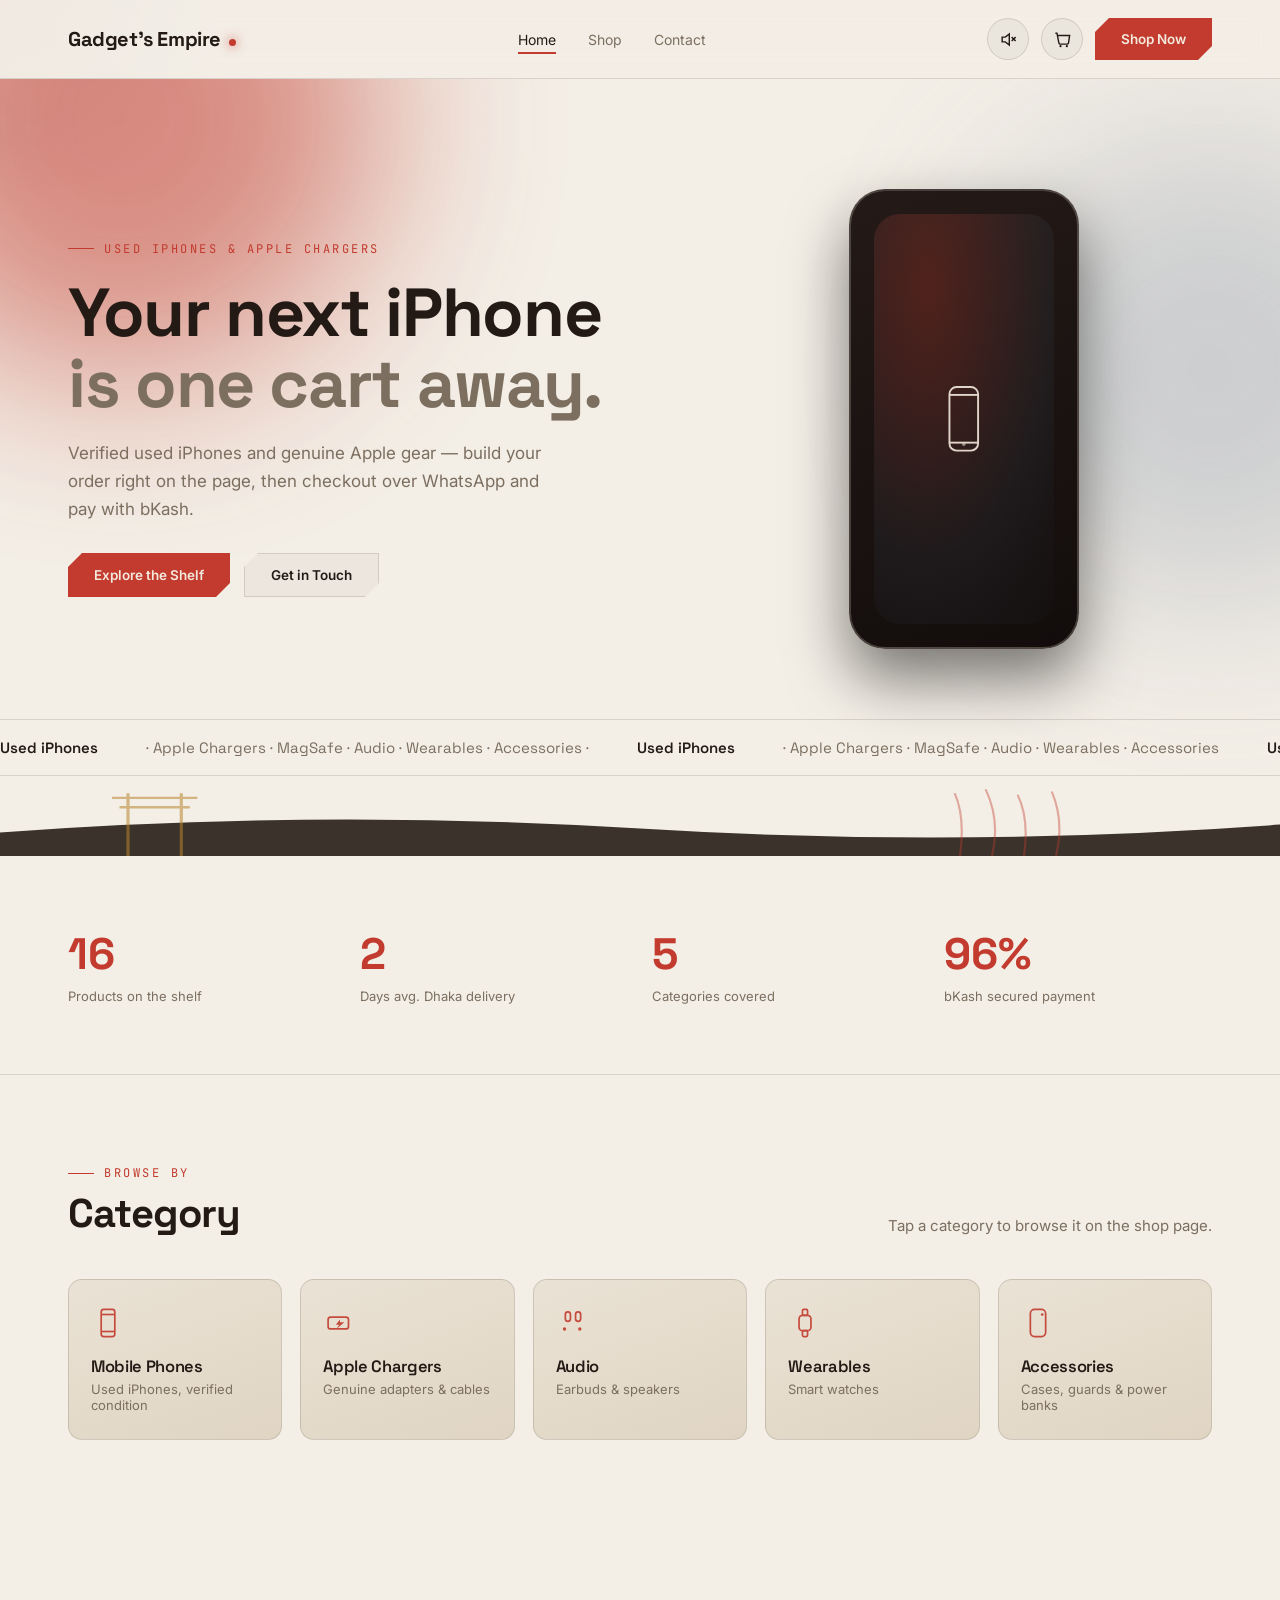
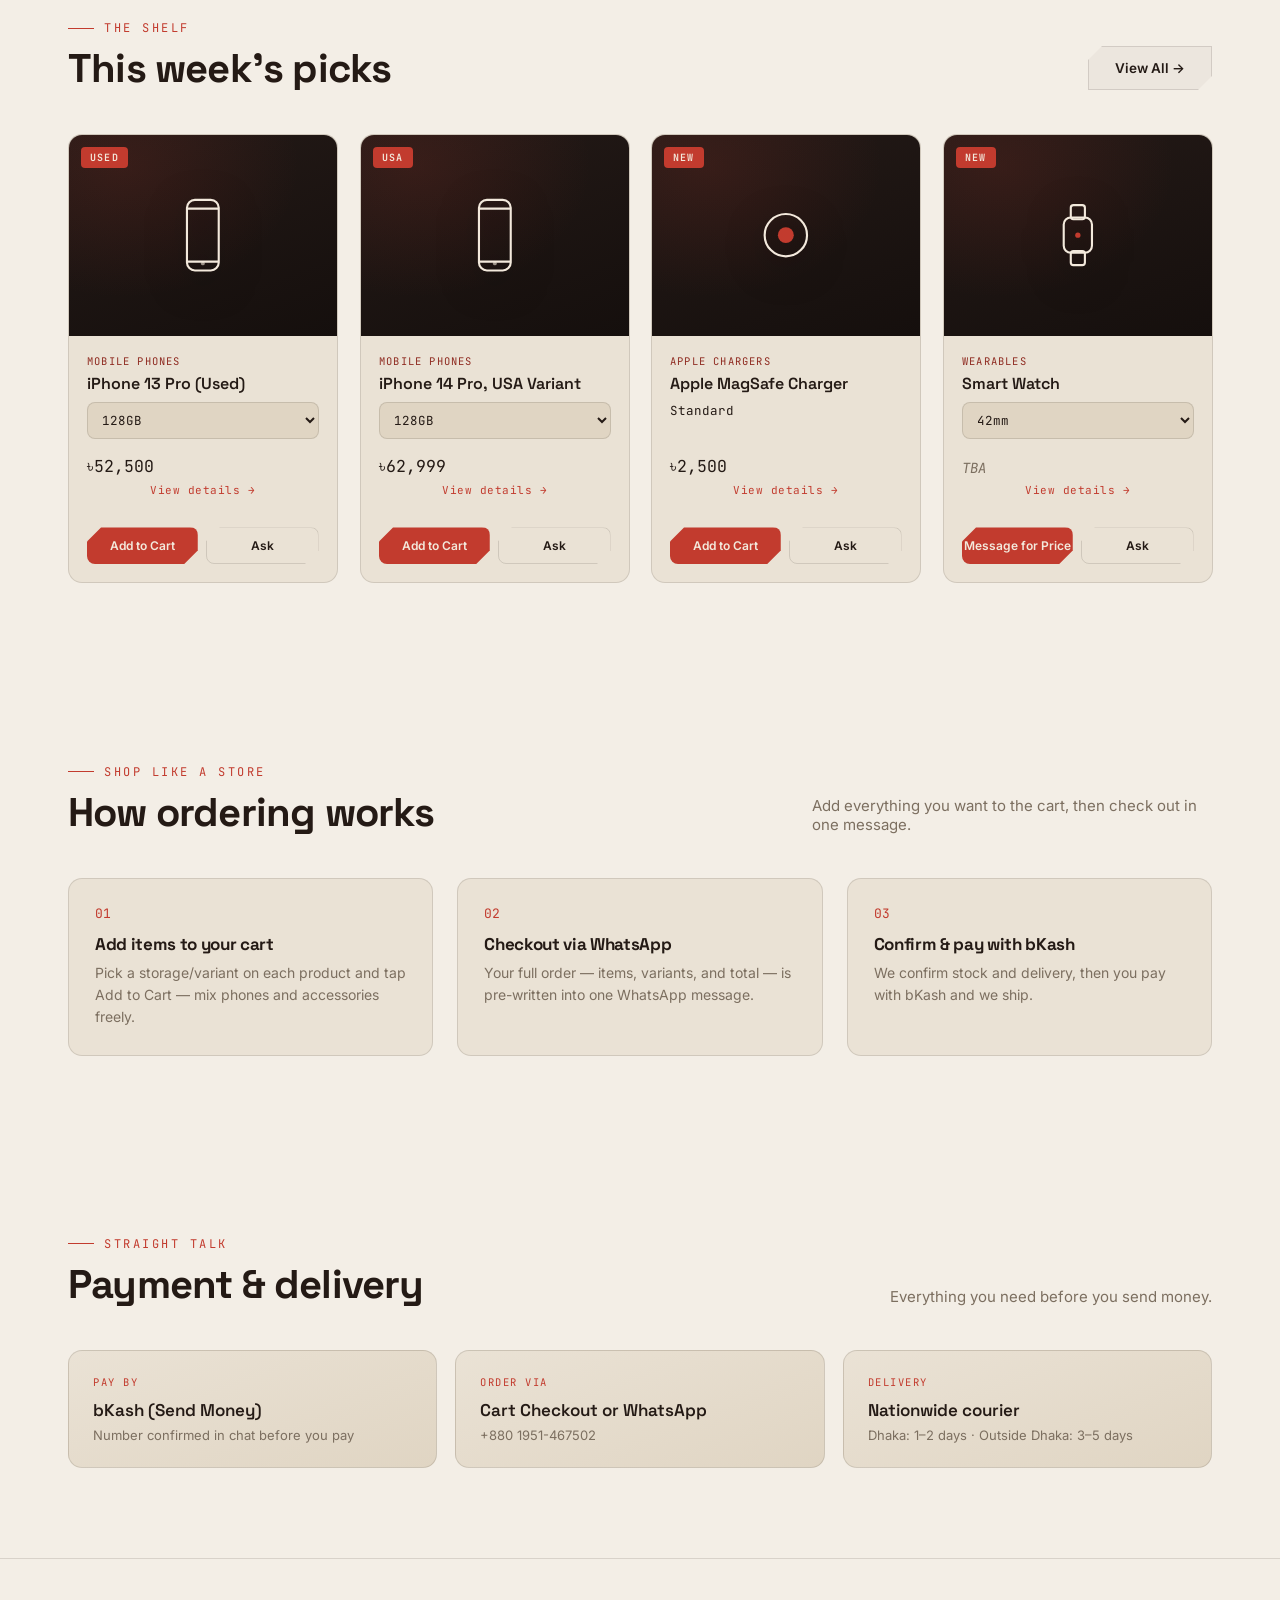
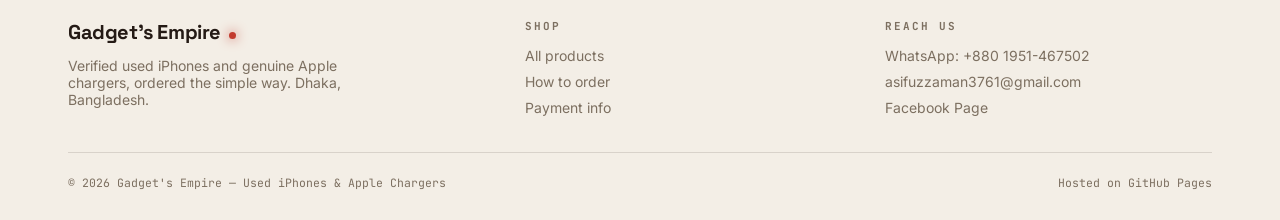
==== index.html @ 061f09ca "Add files via upload" ====
<!DOCTYPE html>
<html lang="en">
<head>
<meta charset="UTF-8">
<meta name="viewport" content="width=device-width, initial-scale=1.0">
<title>Gadget's Empire — Used iPhones & Apple Chargers</title>
<meta name="description" content="Gadget's Empire — verified used iPhones and genuine Apple chargers in Dhaka, Bangladesh. Shop phones, chargers, audio, wearables and accessories. Order via WhatsApp or Facebook, pay with bKash.">
<link rel="canonical" href="https://YOUR-DOMAIN-HERE/index.html">
<meta property="og:type" content="website">
<meta property="og:title" content="Gadget's Empire — Used iPhones & Apple Chargers in Dhaka">
<meta property="og:description" content="Gadget's Empire — verified used iPhones and genuine Apple chargers in Dhaka, Bangladesh. Shop phones, chargers, audio, wearables and accessories. Order via WhatsApp or Facebook, pay with bKash.">
<meta property="og:url" content="https://YOUR-DOMAIN-HERE/index.html">
<meta property="og:image" content="https://YOUR-DOMAIN-HERE/og-image.jpg">
<meta property="og:locale" content="en_US">
<meta name="twitter:card" content="summary_large_image">
<meta name="twitter:title" content="Gadget's Empire — Used iPhones & Apple Chargers in Dhaka">
<meta name="twitter:description" content="Gadget's Empire — verified used iPhones and genuine Apple chargers in Dhaka, Bangladesh. Shop phones, chargers, audio, wearables and accessories. Order via WhatsApp or Facebook, pay with bKash.">
<link rel="icon" type="image/svg+xml" href="data:image/svg+xml,%3Csvg xmlns='http://www.w3.org/2000/svg' viewBox='0 0 32 32'%3E%3Crect width='32' height='32' rx='6' fill='%23120D0C'/%3E%3Ccircle cx='16' cy='16' r='9' fill='none' stroke='%23D4A24C' stroke-width='2'/%3E%3Ccircle cx='16' cy='16' r='4' fill='%23C23B2E'/%3E%3C/svg%3E">
<link rel="preconnect" href="https://fonts.googleapis.com">
<link rel="preconnect" href="https://fonts.gstatic.com" crossorigin>
<link href="https://fonts.googleapis.com/css2?family=Space+Grotesk:wght@500;600;700&family=Inter:wght@400;500;600&family=JetBrains+Mono:wght@400;500&display=swap" rel="stylesheet">
<link rel="stylesheet" href="styles.css">
<script type="application/ld+json">
{
  "@context": "https://schema.org",
  "@type": "LocalBusiness",
  "name": "Gadget's Empire",
  "url": "https://YOUR-DOMAIN-HERE/index.html",
  "telephone": "+8801951467502",
  "email": "asifuzzaman3761@gmail.com",
  "areaServed": "Bangladesh",
  "priceRange": "৳990 - ৳65999",
  "sameAs": [
    "https://web.facebook.com/profile.php?id=61571287085561"
  ]
}
</script>
</head>
<body>

<div id="pageTransition"><div class="pt-brand"><span class="pt-dot"></span>Gadget's Empire</div></div>
<div id="cursor-glow"></div>
<div id="windLayer" aria-hidden="true"></div>
<canvas id="cursorTrail"></canvas>

<header>
  <div class="nav">
    <div class="logo"><span class="name">Gadget's Empire</span><span class="dot"></span></div>
    <nav class="links">
      <a href="index.html" class="active">Home</a>
      <a href="shop.html">Shop</a>
      <a href="contact.html">Contact</a>
    </nav>
    <div class="nav-right">
      <button id="soundToggle" class="cart-toggle magnetic" aria-pressed="false" aria-label="Toggle sound effects">
        <svg class="snd-on" viewBox="0 0 24 24" fill="none" stroke="#241A15" stroke-width="1.8" style="display:none;"><path d="M4 9v6h4l5 4V5L8 9H4z"/><path d="M16.5 8.5a5 5 0 0 1 0 7"/><path d="M19 6a8.5 8.5 0 0 1 0 12"/></svg>
        <svg class="snd-off" viewBox="0 0 24 24" fill="none" stroke="#241A15" stroke-width="1.8"><path d="M4 9v6h4l5 4V5L8 9H4z"/><line x1="16" y1="9" x2="21" y2="14"/><line x1="21" y1="9" x2="16" y2="14"/></svg>
      </button>
      <button id="cartToggle" class="cart-toggle magnetic" aria-haspopup="true" aria-expanded="false" aria-controls="cartDrawer" aria-label="Open cart">
        <svg viewBox="0 0 24 24" fill="none" stroke="#241A15" stroke-width="1.8"><path d="M3 4h2l2.4 12.2a2 2 0 0 0 2 1.6h8.2a2 2 0 0 0 2-1.6L21 7H6"/><circle cx="9.5" cy="20.5" r="1.4" fill="#241A15" stroke="none"/><circle cx="17.5" cy="20.5" r="1.4" fill="#241A15" stroke="none"/></svg>
        <span id="cartCount" class="cart-count">0</span>
      </button>
      <a class="btn btn-solid magnetic" href="shop.html">Shop Now</a>
    </div>
  </div>
</header>

<section id="hero">
  <div class="orb orb1"></div>
  <div class="orb orb2"></div>
  <div class="wrap hero-grid">
    <div class="hero-copy reveal">
      <span class="eyebrow">Used iPhones &amp; Apple Chargers</span>
      <h1>Your next iPhone<br><span>is one cart away.</span></h1>
      <p>Verified used iPhones and genuine Apple gear — build your order right on the page, then checkout over WhatsApp and pay with bKash.</p>
      <div class="hero-actions">
        <a href="shop.html" class="btn btn-solid magnetic">Explore the Shelf</a>
        <a href="contact.html" class="btn btn-outline magnetic">Get in Touch</a>
      </div>
    </div>
    <div class="hero-3d reveal" id="hero3d" aria-hidden="true">
      <div class="hero-3d-tilt" id="hero3dTilt">
        <div class="hero-3d-inner">
          <div class="hero-3d-face front"><div class="screen"></div></div>
          <div class="hero-3d-face back"><div class="screen"></div></div>
        </div>
      </div>
    </div>
  </div>
  <svg class="hero-horizon" viewBox="0 0 1200 140" preserveAspectRatio="none" xmlns="http://www.w3.org/2000/svg" aria-hidden="true">
    <path d="M0,140 L0,110 Q300,80 600,105 T1200,100 L1200,140 Z" fill="var(--ink)" opacity="0.88"/>
    <g stroke="var(--gold)" stroke-width="3" fill="none" opacity="0.55">
      <path d="M120,140 L120,60 M170,140 L170,60 M105,66 L185,66 M112,78 L178,78"/>
    </g>
    <g stroke="var(--accent)" stroke-width="2" fill="none" opacity="0.4">
      <path d="M900,140 Q905,90 895,60" />
      <path d="M930,140 Q938,95 924,55" />
      <path d="M960,140 Q965,92 954,62" />
      <path d="M990,140 Q998,96 986,58" />
    </g>
  </svg>
  <div class="marquee">
    <div class="marquee-track">
      <span><b>Used iPhones</b> &middot; Apple Chargers &middot; MagSafe &middot; Audio &middot; Wearables &middot; Accessories &middot; <b>Used iPhones</b> &middot; Apple Chargers &middot; MagSafe &middot; Audio &middot; Wearables &middot; Accessories</span>
      <span aria-hidden="true"><b>Used iPhones</b> &middot; Apple Chargers &middot; MagSafe &middot; Audio &middot; Wearables &middot; Accessories &middot; <b>Used iPhones</b> &middot; Apple Chargers &middot; MagSafe &middot; Audio &middot; Wearables &middot; Accessories</span>
    </div>
  </div>
</section>

<section id="stats">
  <div class="wrap">
    <div class="stats-grid">
      <div class="stat reveal"><div class="num" data-count="17">0</div><div class="lbl">Products on the shelf</div></div>
      <div class="stat reveal"><div class="num" data-count="2">0</div><div class="lbl">Days avg. Dhaka delivery</div></div>
      <div class="stat reveal"><div class="num" data-count="5">0</div><div class="lbl">Categories covered</div></div>
      <div class="stat reveal"><div class="num" data-count="100" data-suffix="%">0</div><div class="lbl">bKash secured payment</div></div>
    </div>
  </div>
</section>

<section id="categories">
  <div class="wrap">
    <div class="section-head reveal">
      <div><span class="eyebrow">Browse by</span><h2>Category</h2></div>
      <p>Tap a category to browse it on the shop page.</p>
    </div>
    <div class="cat-grid">
      <a href="shop.html?cat=phones" class="cat-card reveal">
        <div class="glow"></div>
        <svg class="icon" viewBox="0 0 40 40" fill="none" stroke="var(--accent)" stroke-width="2"><rect x="12" y="4" width="16" height="32" rx="3"/><line x1="12" y1="10" x2="28" y2="10"/><line x1="12" y1="30" x2="28" y2="30"/></svg>
        <h3>Mobile Phones</h3><p>Used iPhones, verified condition</p>
      </a>
      <a href="shop.html?cat=power" class="cat-card reveal">
        <div class="glow"></div>
        <svg class="icon" viewBox="0 0 40 40" fill="none" stroke="var(--accent)" stroke-width="2"><rect x="6" y="13" width="24" height="14" rx="3"/><path d="M20 16 L15 22 L19 22 L16 27 L25 19 L20 19 Z" fill="var(--accent)" stroke="none"/></svg>
        <h3>Apple Chargers</h3><p>Genuine adapters &amp; cables</p>
      </a>
      <a href="shop.html?cat=audio" class="cat-card reveal">
        <div class="glow"></div>
        <svg class="icon" viewBox="0 0 40 40" fill="none" stroke="var(--accent)" stroke-width="2"><rect x="11" y="7" width="6" height="11" rx="3"/><rect x="23" y="7" width="6" height="11" rx="3"/><circle cx="10" cy="27" r="2" fill="var(--accent)" stroke="none"/><circle cx="28" cy="27" r="2" fill="var(--accent)" stroke="none"/></svg>
        <h3>Audio</h3><p>Earbuds &amp; speakers</p>
      </a>
      <a href="shop.html?cat=wearables" class="cat-card reveal">
        <div class="glow"></div>
        <svg class="icon" viewBox="0 0 40 40" fill="none" stroke="var(--accent)" stroke-width="2"><rect x="13" y="11" width="14" height="18" rx="4"/><rect x="17" y="4" width="6" height="7" rx="1.5"/><rect x="17" y="29" width="6" height="7" rx="1.5"/></svg>
        <h3>Wearables</h3><p>Smart watches</p>
      </a>
      <a href="shop.html?cat=accessories" class="cat-card reveal">
        <div class="glow"></div>
        <svg class="icon" viewBox="0 0 40 40" fill="none" stroke="var(--accent)" stroke-width="2"><rect x="11" y="4" width="18" height="32" rx="5"/><circle cx="25" cy="10" r="1.6" fill="var(--accent)" stroke="none"/></svg>
        <h3>Accessories</h3><p>Cases, guards &amp; power banks</p>
      </a>
    </div>
  </div>
</section>

<section id="featured">
  <div class="wrap">
    <div class="section-head reveal">
      <div><span class="eyebrow">The Shelf</span><h2>This week's picks</h2></div>
      <a href="shop.html" class="btn btn-outline magnetic">View All &rarr;</a>
    </div>
    <div class="grid" id="featuredGrid"></div>
  </div>
</section>

<section id="order">
  <div class="wrap">
    <div class="section-head reveal">
      <div><span class="eyebrow">Shop like a store</span><h2>How ordering works</h2></div>
      <p>Add everything you want to the cart, then check out in one message.</p>
    </div>
    <div class="steps">
      <div class="step reveal"><span class="num mono">01</span><h3>Add items to your cart</h3><p>Pick a storage/variant on each product and tap Add to Cart — mix phones and accessories freely.</p></div>
      <div class="step reveal"><span class="num mono">02</span><h3>Checkout via WhatsApp</h3><p>Your full order — items, variants, and total — is pre-written into one WhatsApp message.</p></div>
      <div class="step reveal"><span class="num mono">03</span><h3>Confirm &amp; pay with bKash</h3><p>We confirm stock and delivery, then you pay with bKash and we ship.</p></div>
    </div>
  </div>
</section>

<section id="trust">
  <div class="wrap">
    <div class="section-head reveal">
      <div><span class="eyebrow">Straight talk</span><h2>Payment &amp; delivery</h2></div>
      <p>Everything you need before you send money.</p>
    </div>
    <div class="trust-grid">
      <div class="trust-card reveal"><div class="label">Pay by</div><div class="value">bKash (Send Money)</div><div class="sub">Number confirmed in chat before you pay</div></div>
      <div class="trust-card reveal"><div class="label">Order via</div><div class="value">Cart Checkout or WhatsApp</div><div class="sub">+880 1951-467502</div></div>
      <div class="trust-card reveal"><div class="label">Delivery</div><div class="value">Nationwide courier</div><div class="sub">Dhaka: 1–2 days · Outside Dhaka: 3–5 days</div></div>
    </div>
  </div>
</section>

<footer>
  <div class="wrap">
    <div class="foot-grid">
      <div>
        <div class="logo"><span class="name">Gadget's Empire</span><span class="dot"></span></div>
        <p style="color:var(--text-dim); font-size:14px; margin-top:12px; max-width:300px;">Verified used iPhones and genuine Apple chargers, ordered the simple way. Dhaka, Bangladesh.</p>
      </div>
      <div><h4>Shop</h4><ul><li><a href="shop.html">All products</a></li><li><a href="index.html#order">How to order</a></li><li><a href="index.html#trust">Payment info</a></li></ul></div>
      <div><h4>Reach us</h4><ul>
        <li><a href="https://wa.me/8801951467502" target="_blank" rel="noopener">WhatsApp: +880 1951-467502</a></li>
        <li><a href="mailto:asifuzzaman3761@gmail.com">asifuzzaman3761@gmail.com</a></li>
        <li><a href="contact.html">Facebook Page</a></li>
      </ul></div>
    </div>
    <div class="foot-bottom"><span>© 2026 Gadget's Empire — Used iPhones &amp; Apple Chargers</span><span>Hosted on GitHub Pages</span></div>
  </div>
</footer>

<div id="cartOverlay" class="cart-overlay"></div>
<aside id="cartDrawer" class="cart-drawer" aria-hidden="true">
  <div class="cart-drawer-head"><h3>Your Cart</h3><button id="cartClose" class="cart-close" aria-label="Close cart">&times;</button></div>
  <div id="cartItems" class="cart-items"><p class="cart-empty">Your cart is empty. Add something from the shelf.</p></div>
  <div class="cart-footer">
    <div class="cart-subtotal"><span>Subtotal</span><span id="cartSubtotal" class="mono">৳0</span></div>
    <a id="checkoutWhatsapp" class="btn btn-solid magnetic" style="width:100%; margin-bottom:10px;" target="_blank" rel="noopener">Checkout via WhatsApp</a>
    <button id="checkoutFacebook" class="btn btn-outline" style="width:100%;">Copy Order for Facebook</button>
    <p class="cart-note">Checkout opens WhatsApp with your order pre-written. Nothing is charged automatically.</p>
  </div>
</aside>
<div id="toast" class="toast" role="status" aria-live="polite"></div>

<script src="app.js"></script>
<script>
  function pageInit(){
    document.querySelector('.hero-3d-face.front .screen').innerHTML = ART.phone;
    document.querySelector('.hero-3d-face.back .screen').innerHTML = ART.adapter;
    var grid = document.getElementById('featuredGrid');
    var featured = ['iphone13pro','iphone14pro-usa','magsafe','smartwatch'];
    featured.forEach(function(id){ grid.appendChild(buildProductCard(getProduct(id))); });
  }
</script>
</body>
</html>
---- styles.css ----
:root{
  --bg: #F3EEE6;
  --surface: #EAE2D5;
  --surface-2: #E0D5C3;
  --text: #241A15;
  --text-dim: #7C6F60;
  --accent: #C23B2E;
  --gold: #B8862E;
  --accent-dim: #8F2B21;
  --blue: #8593A8;
  --line: rgba(32,24,18,0.13);
  --ink: #201812;
  --radius: 14px;
}
*{ box-sizing:border-box; margin:0; padding:0; }
html{ scroll-behavior:smooth; background:var(--bg); }
body{
  background:var(--bg); color:var(--text);
  font-family:'Inter', sans-serif;
  -webkit-font-smoothing:antialiased;
  overflow-x:hidden;
  cursor:default;
}
h1,h2,h3,.display{ font-family:'Space Grotesk', sans-serif; font-weight:700; letter-spacing:-0.02em; line-height:1.05; }
.mono{ font-family:'JetBrains Mono', monospace; }
a{ color:inherit; text-decoration:none; }
img,svg{ display:block; max-width:100%; }
.wrap{ max-width:1200px; margin:0 auto; padding:0 28px; position:relative; z-index:2; }
::selection{ background:var(--accent); color:#F3E9DC; }
button{ font-family:inherit; cursor:pointer; }

@media (prefers-reduced-motion: reduce){
  html{ scroll-behavior:auto; }
  *{ animation-duration:0.001ms !important; transition-duration:0.001ms !important; }
}
:focus-visible{ outline:2px solid var(--accent); outline-offset:3px; }

/* ---------- page transition overlay (game-style wipe) ---------- */
#pageTransition{
  position:fixed; inset:0; z-index:300;
  background:var(--accent);
  transform:scaleY(0); transform-origin:bottom;
  transition:transform .5s cubic-bezier(.76,0,.24,1);
  display:flex; align-items:center; justify-content:center;
  pointer-events:none;
}
#pageTransition.cover{ transform:scaleY(1); transform-origin:bottom; pointer-events:auto; }
#pageTransition.reveal{ transform:scaleY(0); transform-origin:top; transition:transform .55s cubic-bezier(.76,0,.24,1) .05s; }
#pageTransition .pt-brand{
  font-family:'Space Grotesk',sans-serif; font-weight:700; font-size:30px; color:#F3E9DC;
  letter-spacing:-0.02em; display:flex; align-items:center; gap:10px;
  opacity:0; transform:translateY(10px); transition:opacity .3s ease .15s, transform .3s ease .15s;
}
#pageTransition.cover .pt-brand{ opacity:1; transform:translateY(0); }
#pageTransition .pt-dot{ width:8px; height:8px; border-radius:50%; background:#120D0C; }

/* ---------- custom cursor glow ---------- */
#cursor-glow{
  position:fixed; top:0; left:0; width:420px; height:420px;
  border-radius:50%; pointer-events:none; z-index:1;
  background: radial-gradient(circle, rgba(194,59,46,0.10) 0%, rgba(74,85,104,0.06) 45%, transparent 72%);
  transform: translate(-50%,-50%);
  transition: opacity .3s ease;
  will-change: transform;
}
@media (hover:none), (pointer:coarse){ #cursor-glow{ display:none; } }

/* ---------- real-time cursor trail canvas ---------- */
#cursorTrail{ position:fixed; inset:0; pointer-events:none; z-index:4; }

/* ---------- click slash burst ---------- */
.slash-burst{
  position:fixed; height:3px; width:90px; border-radius:2px;
  background:linear-gradient(90deg, transparent, var(--gold) 30%, var(--accent) 70%, transparent);
  pointer-events:none; z-index:120; left:0; top:0;
  animation: slash-anim .45s ease-out forwards;
}
@keyframes slash-anim{
  0%{ transform: translate(-50%,-50%) rotate(var(--angle)) scaleX(0); opacity:0; }
  25%{ opacity:1; }
  100%{ transform: translate(-50%,-50%) rotate(var(--angle)) scaleX(1.5); opacity:0; }
}

/* ---------- header ---------- */
header{
  position:sticky; top:0; z-index:50;
  background: rgba(243,238,230,0.78);
  backdrop-filter: blur(14px);
  border-bottom:1px solid var(--line);
}
.nav{ display:flex; align-items:center; justify-content:space-between; padding:18px 28px; max-width:1200px; margin:0 auto; gap:14px; }
.logo{ display:flex; align-items:baseline; gap:8px; min-width:0; }
.logo .name{ font-family:'Space Grotesk',sans-serif; font-weight:700; font-size:20px; letter-spacing:-0.02em; white-space:nowrap; }
.logo .dot{ width:7px; height:7px; border-radius:50%; background:var(--accent); box-shadow:0 0 12px var(--accent); flex-shrink:0; animation:seal-pulse 2.6s ease-in-out infinite; }
@keyframes seal-pulse{ 0%,100%{ box-shadow:0 0 8px var(--accent); } 50%{ box-shadow:0 0 16px var(--accent), 0 0 6px var(--gold); } }

/* ---------- wind leaf particles ---------- */
#windLayer{ position:fixed; inset:0; pointer-events:none; z-index:5; overflow:hidden; }
.leaf{
  position:absolute; top:0; left:0;
  background:var(--accent);
  clip-path: polygon(50% 0%, 100% 35%, 78% 100%, 22% 100%, 0% 35%);
  opacity:0.6;
  animation-name: leaf-fall; animation-timing-function: linear; animation-fill-mode: forwards;
  will-change: transform, opacity;
}
.leaf.gold{ background:var(--gold); }
@keyframes leaf-fall{
  0%{ transform: translate(var(--startX), -8vh) rotate(0deg); opacity:0; }
  8%{ opacity:0.6; }
  92%{ opacity:0.45; }
  100%{ transform: translate(calc(var(--startX) + var(--driftX)), 108vh) rotate(var(--spin)); opacity:0; }
}
@media (max-width:480px){
  .logo .name{ font-size:15px; }
  .nav{ padding:14px 18px; gap:8px; }
  .nav-right .btn{ padding:10px 14px; font-size:12px; }
}
nav.links{ display:none; gap:32px; font-size:14px; color:var(--text-dim); }
nav.links a{ transition:color .2s ease; position:relative; }
nav.links a:hover, nav.links a.active{ color:var(--text); }
nav.links a.active::after{ content:''; position:absolute; left:0; right:0; bottom:-6px; height:2px; background:var(--accent); }
@media (min-width:760px){ nav.links{ display:flex; } }
.nav-right{ display:flex; align-items:center; gap:12px; }

.btn{
  display:inline-flex; align-items:center; justify-content:center; gap:8px;
  padding:13px 26px; font-size:13.5px; font-weight:600;
  position:relative; overflow:hidden; white-space:nowrap; border:none;
  clip-path: polygon(14px 0, 100% 0, 100% calc(100% - 14px), calc(100% - 14px) 100%, 0 100%, 0 14px);
  transition: transform .3s cubic-bezier(.2,.9,.3,1.3), clip-path .3s ease;
}
.btn::after{
  content:''; position:absolute; top:0; left:-60%; width:35%; height:100%;
  background:linear-gradient(115deg, transparent 0%, rgba(255,255,255,0.45) 50%, transparent 100%);
  transform:skewX(-18deg); transition:left .55s cubic-bezier(.2,.8,.2,1); pointer-events:none;
}
.btn:hover::after{ left:130%; }
.btn-solid{ background:var(--accent); color:#F3E9DC; }
.btn-solid:hover{ transform:translateY(-2px); box-shadow:0 10px 30px rgba(194,59,46,0.3); clip-path: polygon(8px 0, 100% 0, 100% calc(100% - 8px), calc(100% - 8px) 100%, 0 100%, 0 8px); }
.btn-solid:disabled{ opacity:0.5; cursor:not-allowed; transform:none; box-shadow:none; }
.btn-outline{ border:1px solid var(--line); color:var(--text); background:rgba(32,24,18,0.03); }
.btn-outline:hover{ background:rgba(32,24,18,0.07); transform:translateY(-2px); border-color:var(--accent); }
.magnetic{ will-change: transform; }

.cart-toggle{
  position:relative; width:42px; height:42px; border-radius:50%;
  background:rgba(32,24,18,0.04); border:1px solid var(--line);
  display:flex; align-items:center; justify-content:center;
  transition: background .25s ease, transform .35s cubic-bezier(.2,.9,.3,1.3);
}
.cart-toggle:hover{ background:rgba(32,24,18,0.08); }
.cart-toggle svg{ width:19px; height:19px; }
.cart-count{
  position:absolute; top:-4px; right:-4px; min-width:18px; height:18px; padding:0 4px;
  background:var(--accent); color:#F3E9DC; border-radius:999px;
  font-family:'JetBrains Mono',monospace; font-size:10px; font-weight:600;
  display:flex; align-items:center; justify-content:center;
  transform:scale(0); transition:transform .25s cubic-bezier(.3,1.5,.5,1);
}
.cart-count.show{ transform:scale(1); }

.reveal{ opacity:0; transform:translateY(28px); transition:opacity .8s cubic-bezier(.2,.7,.2,1), transform .8s cubic-bezier(.2,.7,.2,1); }
.reveal.in{ opacity:1; transform:translateY(0); }

/* ---------- hero + 3D mockup ---------- */
#hero{ position:relative; padding:110px 0 80px; overflow:hidden; }
.orb{ position:absolute; border-radius:50%; filter:blur(90px); z-index:0; opacity:.55; will-change:transform; }
.orb1{ width:520px; height:520px; background:var(--accent); top:-220px; left:-140px; }
.orb2{ width:460px; height:460px; background:var(--blue); top:60px; right:-160px; opacity:.35; }
.hero-grid{ display:grid; grid-template-columns:1.1fr 0.9fr; gap:40px; align-items:center; }
@media (max-width:860px){ .hero-grid{ grid-template-columns:1fr; } }
.hero-copy{ position:relative; z-index:2; max-width:640px; }
.eyebrow{ font-family:'JetBrains Mono',monospace; font-size:12px; letter-spacing:2.5px; text-transform:uppercase; color:var(--accent); display:flex; align-items:center; gap:10px; }
.eyebrow::before{ content:''; width:26px; height:1px; background:var(--accent); }
.hero-copy h1{ font-size:clamp(38px,6vw,68px); margin:20px 0 20px; }
.hero-copy h1 span{ color:var(--text-dim); }
.hero-copy p{ font-size:17px; color:var(--text-dim); line-height:1.65; max-width:500px; margin-bottom:30px; }
.hero-actions{ display:flex; gap:14px; flex-wrap:wrap; }

.hero-3d{ position:relative; width:230px; height:460px; margin:0 auto; perspective:1100px; z-index:2; }
.hero-3d-tilt{ width:100%; height:100%; position:relative; transform-style:preserve-3d; will-change:transform; }
.hero-3d-inner{ width:100%; height:100%; position:relative; transform-style:preserve-3d; animation:hero-spin 16s linear infinite; }
@keyframes hero-spin{ from{ transform:rotateY(0deg) rotateX(8deg); } to{ transform:rotateY(360deg) rotateX(8deg); } }
.hero-3d-face{
  position:absolute; inset:0; border-radius:36px; border:2px solid rgba(243,233,220,0.22);
  background:linear-gradient(160deg,#241A17,#120D0C);
  backface-visibility:hidden; display:flex; align-items:center; justify-content:center;
  box-shadow: 0 30px 60px rgba(0,0,0,0.5);
}
.hero-3d-face.back{ transform:rotateY(180deg); }
.hero-3d-face .screen{
  width:80%; height:90%; border-radius:26px;
  background:radial-gradient(120% 120% at 30% 18%, rgba(194,59,46,0.30), rgba(74,85,104,0.14) 55%, #120D0C 100%);
  display:flex; align-items:center; justify-content:center;
}
.hero-3d-face .screen svg{ width:44%; opacity:0.9; }
.hero-horizon{ position:absolute; left:0; right:0; bottom:0; width:100%; height:110px; z-index:1; pointer-events:none; }
@media (prefers-reduced-motion: reduce){ .hero-3d-inner{ animation:none; transform:rotateY(-24deg) rotateX(8deg); } }

/* marquee */
.marquee{ margin-top:70px; border-top:1px solid var(--line); border-bottom:1px solid var(--line); padding:18px 0; overflow:hidden; position:relative; z-index:2; }
.marquee-track{ display:flex; gap:48px; width:max-content; animation:scroll-x 26s linear infinite; }
.marquee-track span{ font-family:'Space Grotesk',sans-serif; font-size:15px; color:var(--text-dim); white-space:nowrap; display:flex; align-items:center; gap:48px; }
.marquee-track span b{ color:var(--text); font-weight:600; }
@keyframes scroll-x{ from{ transform:translateX(0); } to{ transform:translateX(-50%); } }

/* ---------- stats ---------- */
#stats{ padding:70px 0; border-bottom:1px solid var(--line); }
.stats-grid{ display:grid; grid-template-columns:repeat(auto-fit,minmax(160px,1fr)); gap:24px; }
.stat .num{ font-family:'Space Grotesk',sans-serif; font-weight:700; font-size:clamp(30px,4vw,44px); color:var(--accent); }
.stat .lbl{ font-size:13px; color:var(--text-dim); margin-top:6px; }

/* ---------- sections ---------- */
section{ padding:90px 0; position:relative; z-index:2; }
.section-head{ display:flex; justify-content:space-between; align-items:flex-end; gap:24px; flex-wrap:wrap; margin-bottom:44px; }
.section-head h2{ font-size:clamp(28px,4vw,40px); margin-top:12px; }
.section-head p{ color:var(--text-dim); font-size:15px; max-width:400px; }

/* page hero (sub-pages) */
.page-hero{ padding:64px 0 44px; border-bottom:1px solid var(--line); }
.breadcrumb{ font-family:'JetBrains Mono',monospace; font-size:12px; color:var(--text-dim); display:flex; gap:8px; align-items:center; margin-bottom:16px; }
.breadcrumb a:hover{ color:var(--accent); }
.page-hero h1{ font-size:clamp(32px,5vw,52px); }

/* category tilt cards */
.cat-grid{ display:grid; grid-template-columns:repeat(auto-fit,minmax(190px,1fr)); gap:18px; }
.cat-card{
  position:relative; padding:26px 22px; border-radius:var(--radius);
  background:linear-gradient(160deg, var(--surface) 0%, var(--surface-2) 100%);
  border:1px solid var(--line);
  overflow:hidden;
  transform-style:preserve-3d;
  transition: transform .12s ease, border-color .3s ease;
  cursor:pointer;
}
.cat-card:hover{ border-color:rgba(194,59,46,0.35); }
.cat-card .glow{
  position:absolute; inset:0; opacity:0; pointer-events:none;
  background: radial-gradient(220px circle at var(--mx,50%) var(--my,50%), rgba(194,59,46,0.16), transparent 60%);
  transition:opacity .3s ease;
}
.cat-card:hover .glow{ opacity:1; }
.cat-card .icon{ width:34px; height:34px; margin-bottom:18px; opacity:0.9; }
.cat-card h3{ font-size:16.5px; font-weight:600; margin-bottom:6px; }
.cat-card p{ font-size:13px; color:var(--text-dim); }

/* product grid */
.shelf-rail{ display:flex; gap:10px; margin-bottom:34px; flex-wrap:wrap; }
.chip{
  font-family:'JetBrains Mono',monospace; font-size:12px; letter-spacing:0.5px;
  padding:9px 16px; border:1px solid var(--line); border-radius:2px;
  clip-path: polygon(6px 0, 100% 0, 100% calc(100% - 6px), calc(100% - 6px) 100%, 0 100%, 0 6px);
  background:transparent; color:var(--text-dim); transition:all .25s ease;
}
.chip.active, .chip:hover{ background:var(--accent); color:#F3E9DC; border-color:var(--accent); }

.grid{ display:grid; gap:22px; grid-template-columns:repeat(auto-fill, minmax(250px,1fr)); }
.card{
  background:var(--surface); border:1px solid var(--line); border-radius:var(--radius);
  overflow:hidden; display:flex; flex-direction:column;
  transform-style:preserve-3d; transition: transform .15s ease, box-shadow .3s ease, border-color .3s ease;
  will-change:transform; cursor:pointer;
}
.card:hover{ border-color:rgba(194,59,46,0.3); box-shadow:0 20px 50px rgba(0,0,0,0.45); }
.card-media{
  aspect-ratio:4/3;
  background: radial-gradient(120% 120% at 20% 15%, rgba(194,59,46,0.14), transparent 55%), linear-gradient(160deg, #241A17 0%, #150F0D 100%);
  display:flex; align-items:center; justify-content:center; position:relative;
  overflow:hidden;
}
.card-media svg{ width:44%; height:44%; filter:drop-shadow(0 10px 18px rgba(0,0,0,0.5)); }
.card-badge{
  position:absolute; top:12px; left:12px; font-family:'JetBrains Mono',monospace; font-size:10px; letter-spacing:1.2px; text-transform:uppercase;
  background:var(--accent); color:#F3E9DC; padding:4px 9px; border-radius:4px; font-weight:600; z-index:2;
}
.shine{
  position:absolute; inset:0; pointer-events:none;
  background:linear-gradient(115deg, transparent 42%, rgba(255,255,255,0.14) 50%, transparent 58%);
  transform:translateX(-120%);
  transition:transform .7s ease;
}
.card:hover .shine{ transform:translateX(120%); }
.card-body{ padding:18px 18px 6px; display:flex; flex-direction:column; gap:8px; flex:1; }
.card-body .cat{ font-family:'JetBrains Mono',monospace; font-size:10.5px; letter-spacing:1.2px; text-transform:uppercase; color:var(--accent-dim); }
.card-body h3{ font-family:'Space Grotesk',sans-serif; font-weight:600; font-size:16px; letter-spacing:0; }
.variant-select{
  background:var(--surface-2); color:var(--text); border:1px solid var(--line); border-radius:8px;
  padding:8px 10px; font-size:12.5px; width:100%; margin-top:2px;
}
.card-body .price{ font-family:'JetBrains Mono',monospace; font-size:16.5px; color:var(--text); margin-top:auto; padding-top:8px; }
.card-body .price.tba{ color:var(--text-dim); font-style:italic; font-size:14px; }
.card-actions{ display:flex; gap:8px; padding:16px 18px 18px; }
.card-actions .btn{ flex:1; padding:10px 8px; font-size:12px; border-radius:8px; }
.card-actions .btn-outline{ background:transparent; }
.view-details{ font-family:'JetBrains Mono',monospace; font-size:11px; color:var(--accent); text-align:center; padding:0 18px 14px; letter-spacing:0.5px; }

/* ---------- product detail page ---------- */
.product-hero{ display:grid; grid-template-columns:1fr 1fr; gap:52px; align-items:center; }
@media (max-width:860px){ .product-hero{ grid-template-columns:1fr; } }
.product-showcase{
  position:relative; aspect-ratio:1; border-radius:24px; overflow:hidden;
  background: radial-gradient(120% 120% at 25% 15%, rgba(194,59,46,0.16), transparent 55%), linear-gradient(160deg, #241A17 0%, #120D0C 100%);
  border:1px solid var(--line);
  display:flex; align-items:center; justify-content:center;
  perspective:900px;
}
.product-showcase svg{ width:44%; height:44%; transition:transform .25s ease; filter:drop-shadow(0 20px 30px rgba(0,0,0,0.55)); }
.product-showcase:hover svg{ transform:rotateY(18deg) rotateX(-10deg) scale(1.06); }
.product-showcase .card-badge{ position:absolute; top:18px; left:18px; }
.product-info .cat{ font-family:'JetBrains Mono',monospace; font-size:12px; letter-spacing:1.5px; text-transform:uppercase; color:var(--accent-dim); }
.product-info h1{ font-size:clamp(28px,4vw,42px); margin:12px 0 16px; }
.product-info .desc{ color:var(--text-dim); font-size:15px; line-height:1.7; margin-bottom:26px; max-width:460px; }
.product-info .price-lg{ font-family:'JetBrains Mono',monospace; font-size:30px; margin:18px 0 24px; }
.product-info .price-lg.tba{ color:var(--text-dim); font-style:italic; font-size:22px; }
.qty-row{ display:flex; align-items:center; gap:16px; margin-bottom:22px; }
.qty-stepper-lg{ display:flex; align-items:center; gap:14px; border:1px solid var(--line); border-radius:999px; padding:6px 8px; }
.qty-stepper-lg button{ width:30px; height:30px; border-radius:50%; background:rgba(32,24,18,0.06); border:none; color:var(--text); font-size:16px; }
.qty-stepper-lg button:hover{ background:rgba(32,24,18,0.14); }
.qty-stepper-lg span{ font-family:'JetBrains Mono',monospace; min-width:20px; text-align:center; }
.product-actions{ display:flex; gap:12px; flex-wrap:wrap; }
.related-row{ margin-top:90px; }

/* how it works */
.steps{ display:grid; gap:24px; grid-template-columns:repeat(auto-fit,minmax(220px,1fr)); }
.step{ padding:26px; border:1px solid var(--line); border-radius:var(--radius); background:var(--surface); position:relative; }
.step .num{ font-family:'JetBrains Mono',monospace; font-size:13px; color:var(--accent); margin-bottom:14px; display:block; }
.step h3{ font-size:17px; margin-bottom:8px; }
.step p{ font-size:14px; color:var(--text-dim); line-height:1.6; }

/* trust */
.trust-grid{ display:grid; gap:18px; grid-template-columns:repeat(auto-fit,minmax(220px,1fr)); }
.trust-card{ padding:24px; border:1px solid var(--line); border-radius:var(--radius); background:linear-gradient(160deg, var(--surface) 0%, var(--surface-2) 100%); }
.trust-card .label{ font-family:'JetBrains Mono',monospace; font-size:10.5px; letter-spacing:1.5px; text-transform:uppercase; color:var(--accent); margin-bottom:10px; }
.trust-card .value{ font-weight:600; font-size:17px; font-family:'Space Grotesk',sans-serif; }
.trust-card .sub{ font-size:13px; color:var(--text-dim); margin-top:6px; }

/* ---------- contact page / facebook embed ---------- */
.contact-grid{ display:grid; grid-template-columns:1fr 1fr; gap:40px; align-items:start; }
@media (max-width:860px){ .contact-grid{ grid-template-columns:1fr; } }
.contact-cards{ display:flex; flex-direction:column; gap:16px; }
.fb-embed-wrap{
  border-radius:var(--radius); overflow:hidden; border:1px solid var(--line);
  background:var(--surface); padding:4px; min-height:280px;
}
.fb-embed-wrap iframe{ width:100%; border:none; border-radius:10px; }
.fb-fallback{ padding:40px 24px; text-align:center; color:var(--text-dim); font-size:14px; }
.fb-fallback a{ color:var(--accent); font-weight:600; }

/* footer */
footer{ padding:60px 0 30px; border-top:1px solid var(--line); }
.foot-grid{ display:grid; gap:32px; grid-template-columns:1.3fr 1fr 1fr; margin-bottom:36px; }
@media (max-width:720px){ .foot-grid{ grid-template-columns:1fr; } }
footer h4{ font-family:'JetBrains Mono',monospace; font-size:11px; letter-spacing:2px; text-transform:uppercase; color:var(--text-dim); margin-bottom:14px; }
footer ul{ list-style:none; display:flex; flex-direction:column; gap:9px; font-size:14px; color:var(--text-dim); }
footer ul a:hover{ color:var(--accent); }
.foot-bottom{ display:flex; justify-content:space-between; flex-wrap:wrap; gap:10px; padding-top:22px; border-top:1px solid var(--line); font-family:'JetBrains Mono',monospace; font-size:11.5px; color:var(--text-dim); }

/* ---------- cart drawer ---------- */
.cart-overlay{
  position:fixed; inset:0; background:rgba(0,0,0,0.55); backdrop-filter:blur(2px);
  opacity:0; pointer-events:none; transition:opacity .3s ease; z-index:90;
}
.cart-overlay.open{ opacity:1; pointer-events:auto; }
.cart-drawer{
  position:fixed; top:0; right:0; height:100%; width:min(400px, 92vw);
  background:var(--surface); border-left:1px solid var(--line);
  display:flex; flex-direction:column;
  transform:translateX(100%); transition:transform .4s cubic-bezier(.2,.8,.2,1);
  z-index:91;
}
.cart-drawer.open{ transform:translateX(0); }
.cart-drawer-head{ display:flex; align-items:center; justify-content:space-between; padding:22px 22px 16px; border-bottom:1px solid var(--line); }
.cart-drawer-head h3{ font-size:18px; }
.cart-close{ width:32px; height:32px; border-radius:50%; background:rgba(32,24,18,0.06); border:none; color:var(--text); font-size:18px; display:flex; align-items:center; justify-content:center; }
.cart-close:hover{ background:rgba(32,24,18,0.12); }
.cart-items{ flex:1; overflow-y:auto; padding:18px 22px; display:flex; flex-direction:column; gap:16px; }
.cart-empty{ color:var(--text-dim); font-size:14px; text-align:center; margin-top:40px; }
.cart-item{ display:flex; gap:12px; align-items:flex-start; border-bottom:1px solid var(--line); padding-bottom:16px; }
.cart-item-info{ flex:1; min-width:0; }
.cart-item-info h4{ font-size:14px; font-weight:600; font-family:'Space Grotesk',sans-serif; margin-bottom:3px; }
.cart-item-info .variant{ font-size:12px; color:var(--text-dim); font-family:'JetBrains Mono',monospace; }
.cart-item-info .line-price{ font-size:13px; color:var(--accent); font-family:'JetBrains Mono',monospace; margin-top:6px; }
.qty-stepper{ display:flex; align-items:center; gap:8px; margin-top:8px; }
.qty-stepper button{ width:24px; height:24px; border-radius:6px; background:rgba(32,24,18,0.06); border:none; color:var(--text); font-size:14px; line-height:1; }
.qty-stepper button:hover{ background:rgba(32,24,18,0.14); }
.qty-stepper span{ font-family:'JetBrains Mono',monospace; font-size:13px; min-width:16px; text-align:center; }
.cart-item-remove{ background:none; border:none; color:var(--text-dim); font-size:16px; padding:2px 4px; }
.cart-item-remove:hover{ color:var(--accent); }
.cart-footer{ padding:18px 22px 24px; border-top:1px solid var(--line); }
.cart-subtotal{ display:flex; justify-content:space-between; font-size:15px; margin-bottom:16px; }
.cart-subtotal span:last-child{ color:var(--accent); font-size:17px; font-weight:600; }
.cart-note{ font-size:11.5px; color:var(--text-dim); margin-top:10px; text-align:center; line-height:1.5; }

/* toast */
.toast{
  position:fixed; bottom:26px; left:50%; transform:translateX(-50%) translateY(20px);
  background:var(--accent); color:#F3E9DC; font-weight:600; font-size:13.5px;
  padding:12px 22px; border-radius:999px; z-index:99;
  opacity:0; pointer-events:none; transition:opacity .3s ease, transform .3s ease;
  white-space:nowrap;
}
.toast.show{ opacity:1; transform:translateX(-50%) translateY(0); }
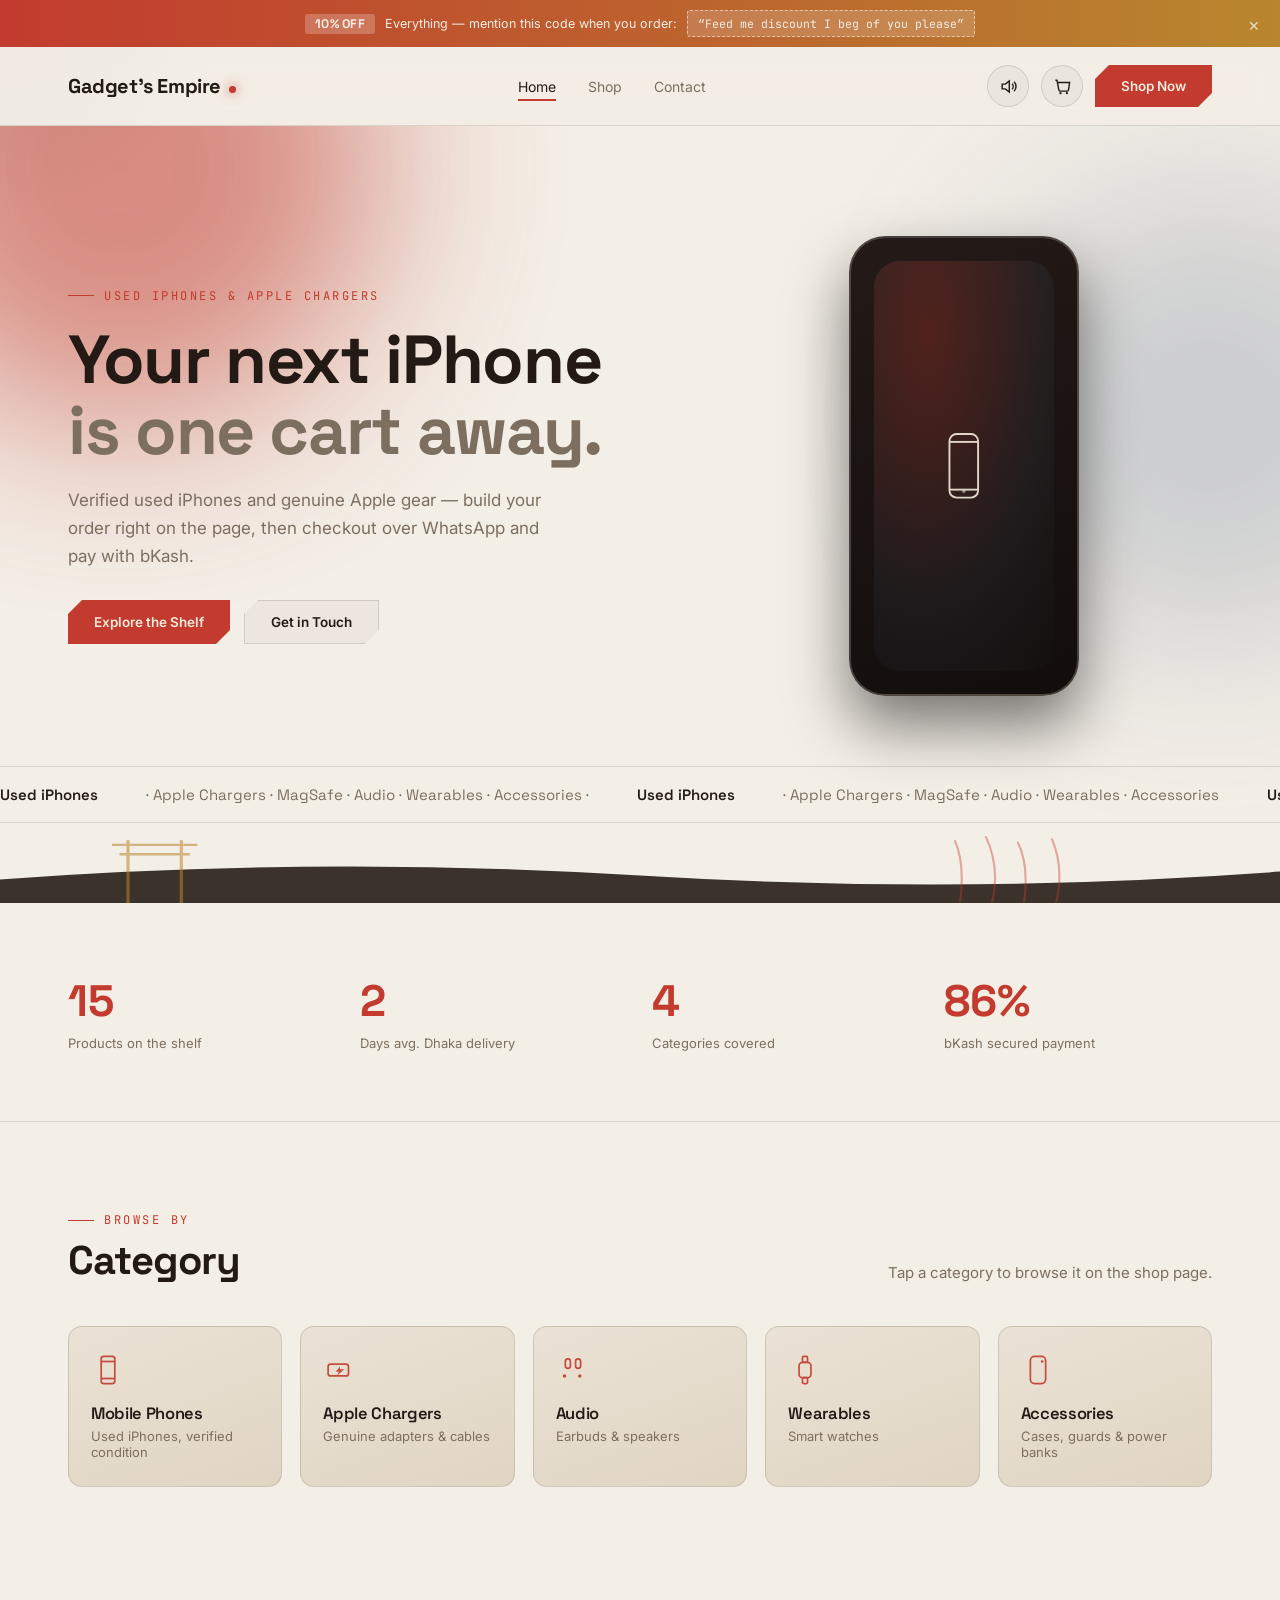
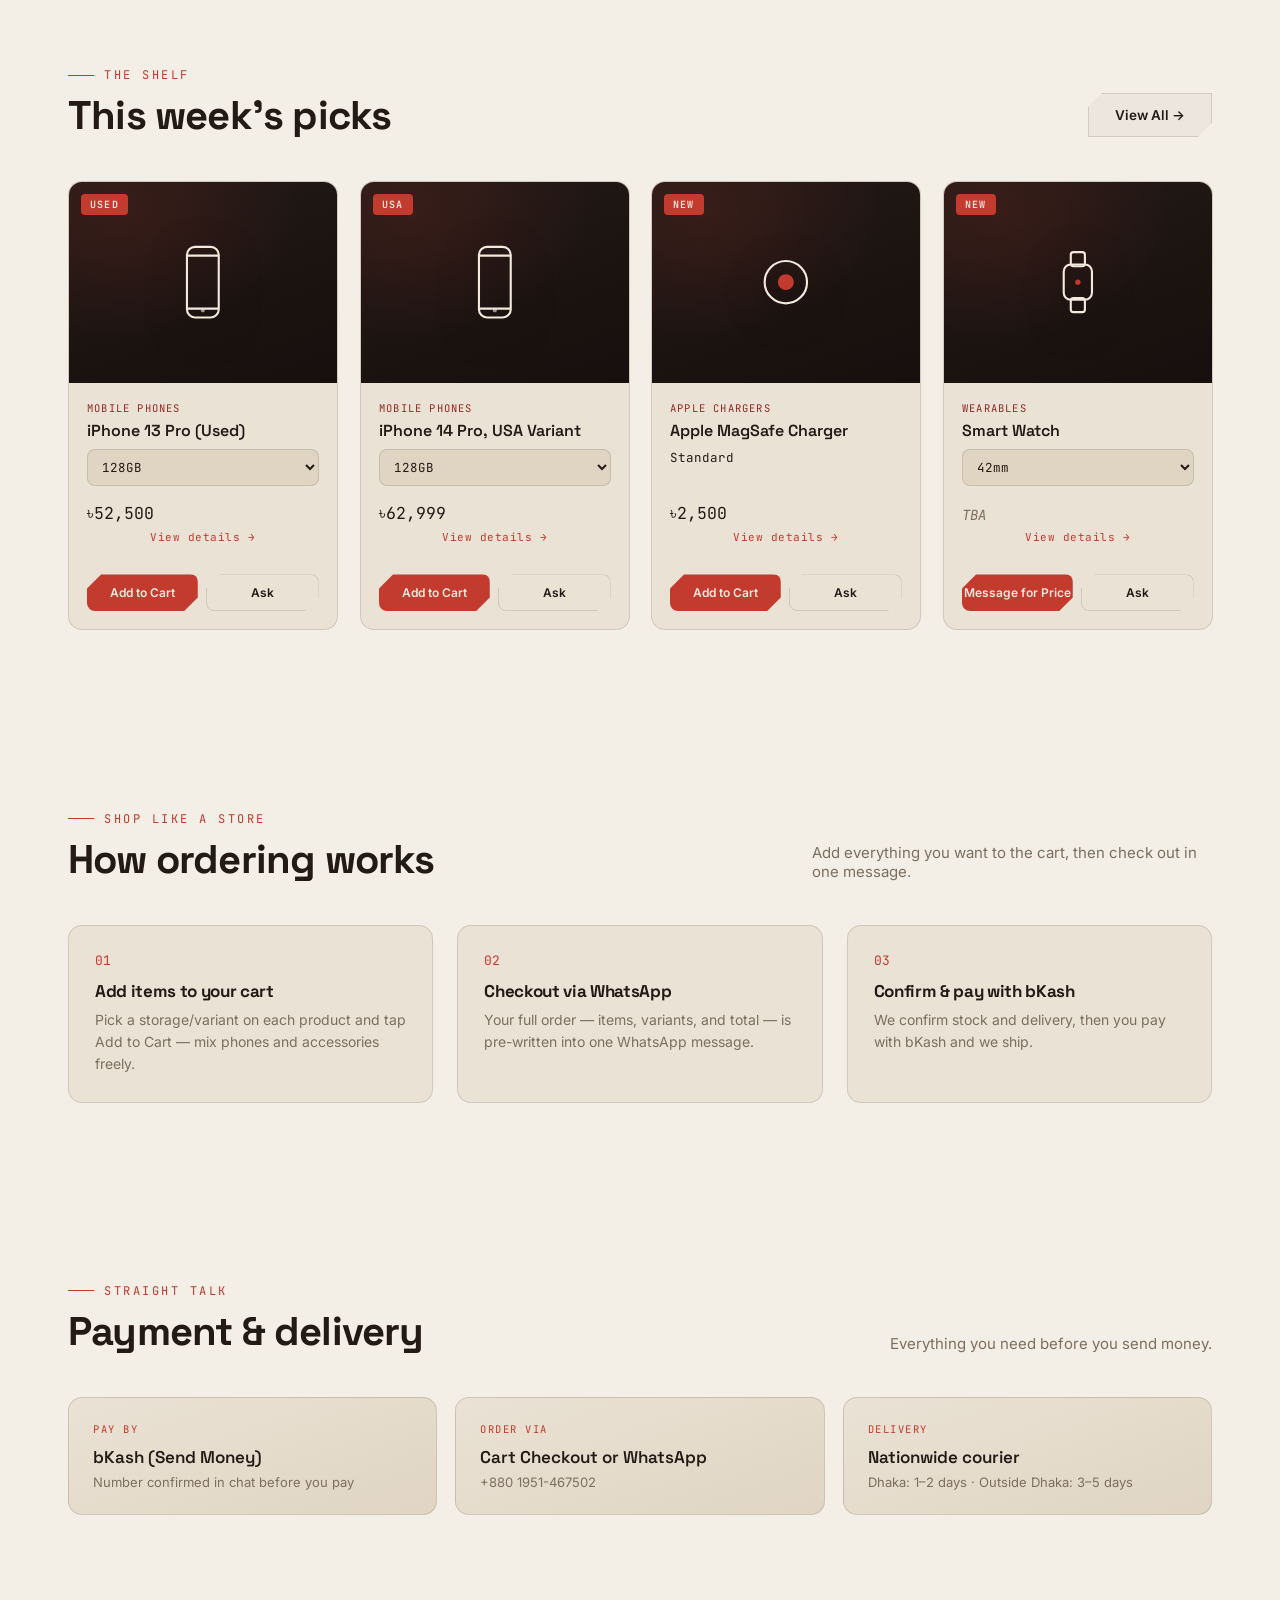
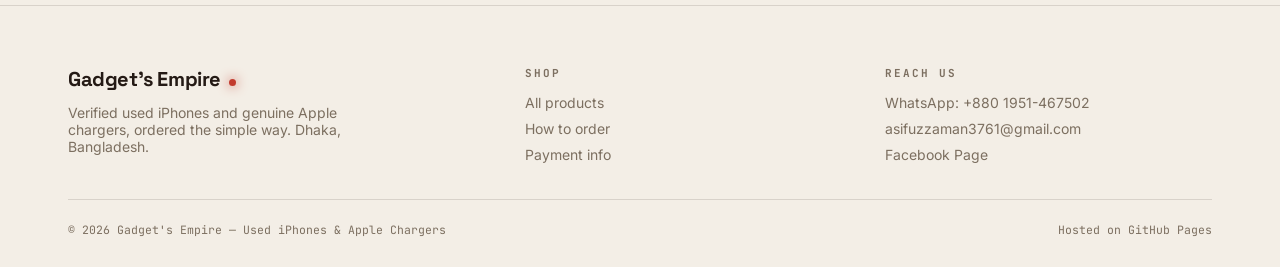
==== commit c371f909: "Add files via upload" ====
--- a/index.html
+++ b/index.html
@@ -38,7 +38,16 @@
 </head>
 <body>
 
-<div id="pageTransition"><div class="pt-brand"><span class="pt-dot"></span>Gadget's Empire</div></div>
+<div id="promoBanner" class="promo-banner">
+  <div class="promo-banner-inner">
+    <span class="promo-tag">10% OFF</span>
+    <span class="promo-text">Everything — mention this code when you order:</span>
+    <button id="promoCopyBtn" class="promo-code" title="Click to copy">&ldquo;Feed me discount I beg of you please&rdquo;</button>
+    <button id="promoClose" class="promo-close" aria-label="Dismiss offer">&times;</button>
+  </div>
+</div>
+
+<div id="pageTransition"><div class="pt-brand"><span class="pt-dot"></span>Gadget's Empire</div><div class="pt-sub">Verified Used iPhones &middot; Genuine Apple Gear</div></div>
 <div id="cursor-glow"></div>
 <div id="windLayer" aria-hidden="true"></div>
 <canvas id="cursorTrail"></canvas>
@@ -215,6 +224,11 @@
   <div class="cart-drawer-head"><h3>Your Cart</h3><button id="cartClose" class="cart-close" aria-label="Close cart">&times;</button></div>
   <div id="cartItems" class="cart-items"><p class="cart-empty">Your cart is empty. Add something from the shelf.</p></div>
   <div class="cart-footer">
+    <div class="discount-row">
+      <input id="discountInput" type="text" class="discount-input mono" placeholder="Discount code">
+      <button id="discountApplyBtn" class="btn btn-outline" style="padding:9px 16px; font-size:12px;">Apply</button>
+    </div>
+    <div id="discountStatus" class="discount-status"></div>
     <div class="cart-subtotal"><span>Subtotal</span><span id="cartSubtotal" class="mono">৳0</span></div>
     <a id="checkoutWhatsapp" class="btn btn-solid magnetic" style="width:100%; margin-bottom:10px;" target="_blank" rel="noopener">Checkout via WhatsApp</a>
     <button id="checkoutFacebook" class="btn btn-outline" style="width:100%;">Copy Order for Facebook</button>
--- a/styles.css
+++ b/styles.css
@@ -35,24 +35,55 @@
 }
 :focus-visible{ outline:2px solid var(--accent); outline-offset:3px; }
 
-/* ---------- page transition overlay (game-style wipe) ---------- */
+/* ---------- promo banner ---------- */
+.promo-banner{
+  background: linear-gradient(90deg, var(--accent) 0%, var(--gold) 100%);
+  color:#F3EEE6; text-align:center; padding:10px 40px; font-size:12.5px;
+  position:relative; z-index:60;
+}
+.promo-banner-inner{ max-width:1200px; margin:0 auto; display:flex; align-items:center; justify-content:center; gap:10px; flex-wrap:wrap; }
+.promo-tag{
+  font-family:'Space Grotesk',sans-serif; font-weight:700; letter-spacing:0.3px;
+  background:rgba(255,255,255,0.22); padding:2px 10px; border-radius:3px; white-space:nowrap;
+}
+.promo-code{
+  font-family:'JetBrains Mono',monospace; font-size:11.5px;
+  background:rgba(255,255,255,0.16); border:1px dashed rgba(255,255,255,0.55);
+  padding:5px 10px; border-radius:3px; color:#F3EEE6; cursor:pointer;
+}
+.promo-code:hover{ background:rgba(255,255,255,0.28); }
+.promo-close{
+  position:absolute; right:12px; top:50%; transform:translateY(-50%);
+  background:none; border:none; color:#F3EEE6; font-size:18px; opacity:0.8; cursor:pointer; padding:4px 8px;
+}
+.promo-close:hover{ opacity:1; }
+.promo-banner.hidden{ display:none; }
+@media (max-width:600px){ .promo-banner{ padding:10px 34px; } .promo-text{ display:none; } }
+
+
 #pageTransition{
   position:fixed; inset:0; z-index:300;
-  background:var(--accent);
+  background:linear-gradient(135deg, var(--gold) 0%, var(--accent) 65%, var(--accent-dim) 100%);
   transform:scaleY(0); transform-origin:bottom;
   transition:transform .5s cubic-bezier(.76,0,.24,1);
-  display:flex; align-items:center; justify-content:center;
+  display:flex; flex-direction:column; align-items:center; justify-content:center;
   pointer-events:none;
 }
 #pageTransition.cover{ transform:scaleY(1); transform-origin:bottom; pointer-events:auto; }
 #pageTransition.reveal{ transform:scaleY(0); transform-origin:top; transition:transform .55s cubic-bezier(.76,0,.24,1) .05s; }
 #pageTransition .pt-brand{
-  font-family:'Space Grotesk',sans-serif; font-weight:700; font-size:30px; color:#F3E9DC;
+  font-family:'Space Grotesk',sans-serif; font-weight:700; font-size:30px; color:#F3EEE6;
   letter-spacing:-0.02em; display:flex; align-items:center; gap:10px;
   opacity:0; transform:translateY(10px); transition:opacity .3s ease .15s, transform .3s ease .15s;
 }
 #pageTransition.cover .pt-brand{ opacity:1; transform:translateY(0); }
-#pageTransition .pt-dot{ width:8px; height:8px; border-radius:50%; background:#120D0C; }
+#pageTransition .pt-dot{ width:8px; height:8px; border-radius:50%; background:#201812; }
+#pageTransition .pt-sub{
+  font-family:'JetBrains Mono',monospace; font-size:11.5px; letter-spacing:2px; text-transform:uppercase;
+  color:rgba(243,238,230,0.85); margin-top:10px; opacity:0; transform:translateY(8px);
+  transition:opacity .3s ease .1s, transform .3s ease .1s;
+}
+#pageTransition.welcome.cover .pt-sub{ opacity:1; transform:translateY(0); transition-delay:.5s; }
 
 /* ---------- custom cursor glow ---------- */
 #cursor-glow{
@@ -390,6 +421,11 @@
 .cart-footer{ padding:18px 22px 24px; border-top:1px solid var(--line); }
 .cart-subtotal{ display:flex; justify-content:space-between; font-size:15px; margin-bottom:16px; }
 .cart-subtotal span:last-child{ color:var(--accent); font-size:17px; font-weight:600; }
+.cart-subtotal .original{ text-decoration:line-through; color:var(--text-dim); font-size:13px; margin-right:8px; font-weight:400; }
+.discount-row{ display:flex; gap:8px; margin-bottom:8px; }
+.discount-input{ flex:1; min-width:0; background:var(--surface-2); border:1px solid var(--line); border-radius:6px; padding:9px 10px; font-size:12px; color:var(--text); }
+.discount-status{ font-size:12px; margin-bottom:10px; min-height:14px; color:var(--text-dim); }
+.discount-status.applied{ color:var(--accent-dim); font-weight:600; }
 .cart-note{ font-size:11.5px; color:var(--text-dim); margin-top:10px; text-align:center; line-height:1.5; }
 
 /* toast */
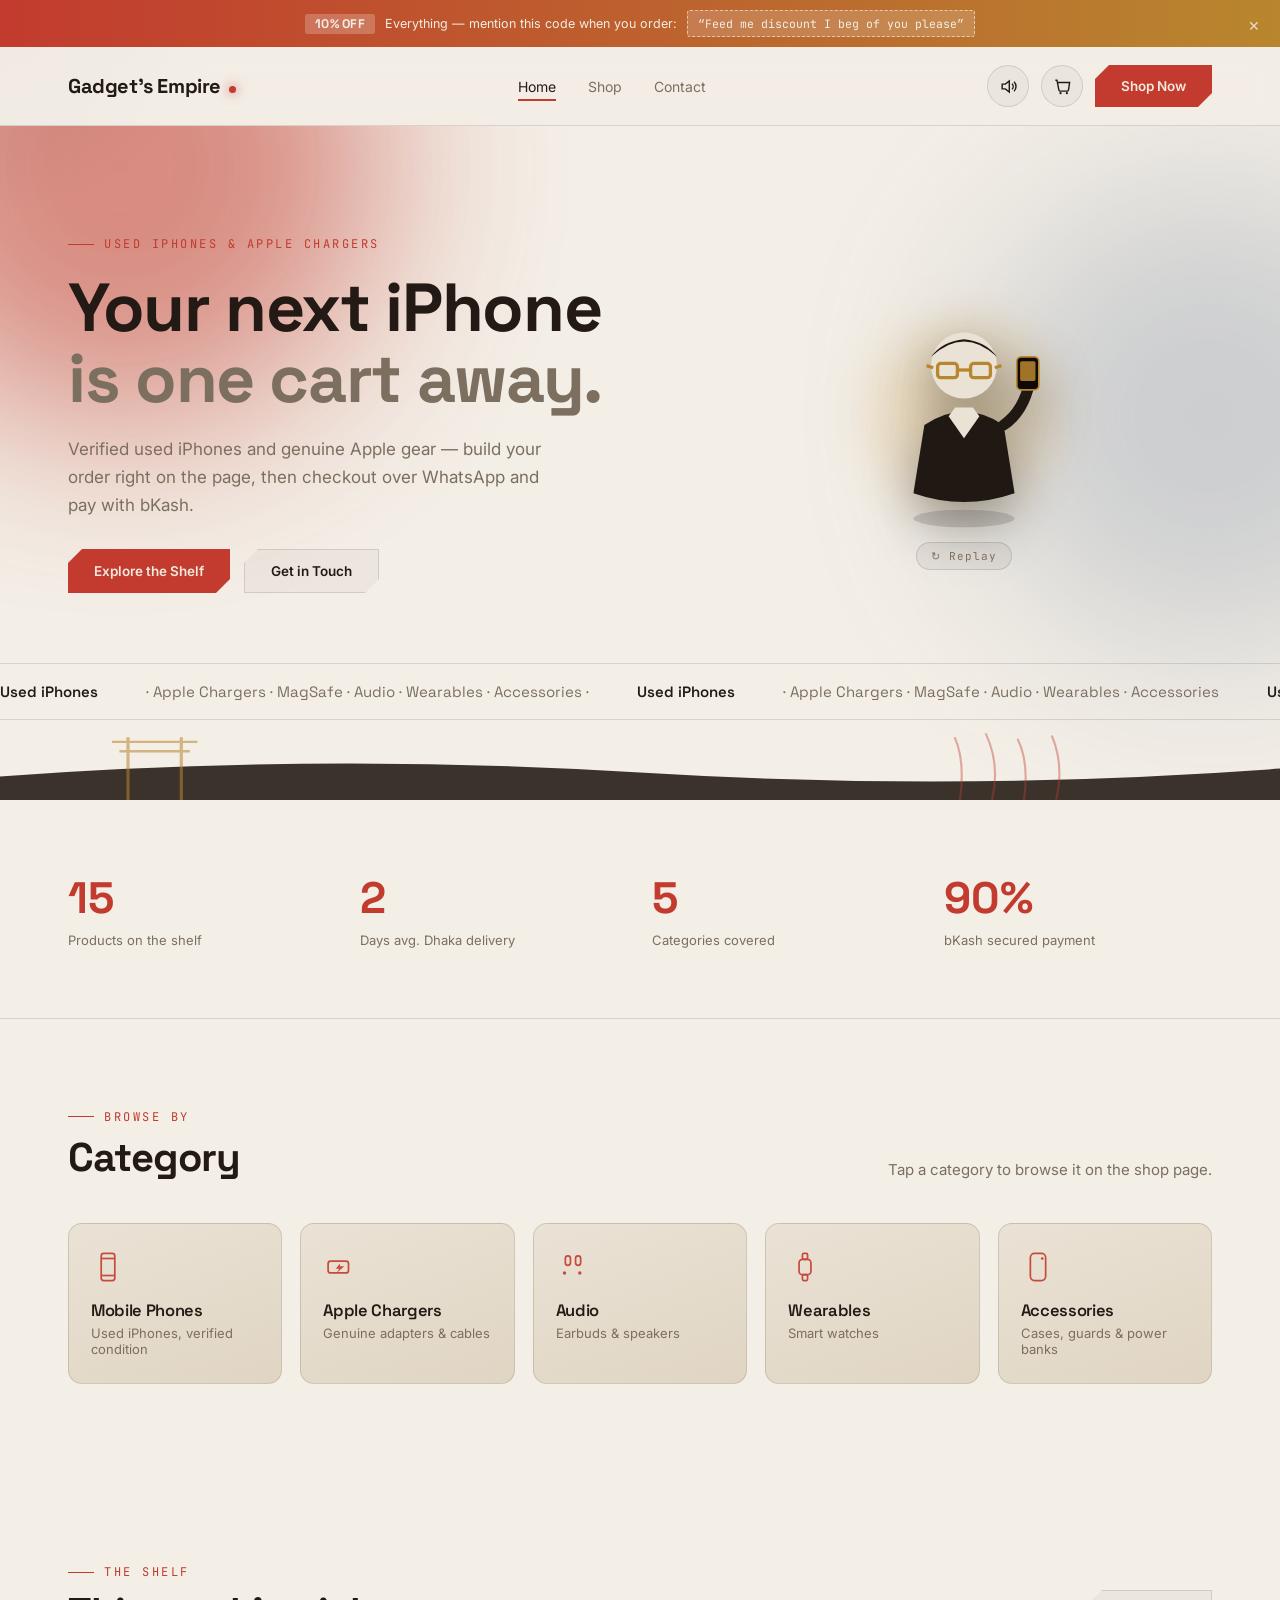
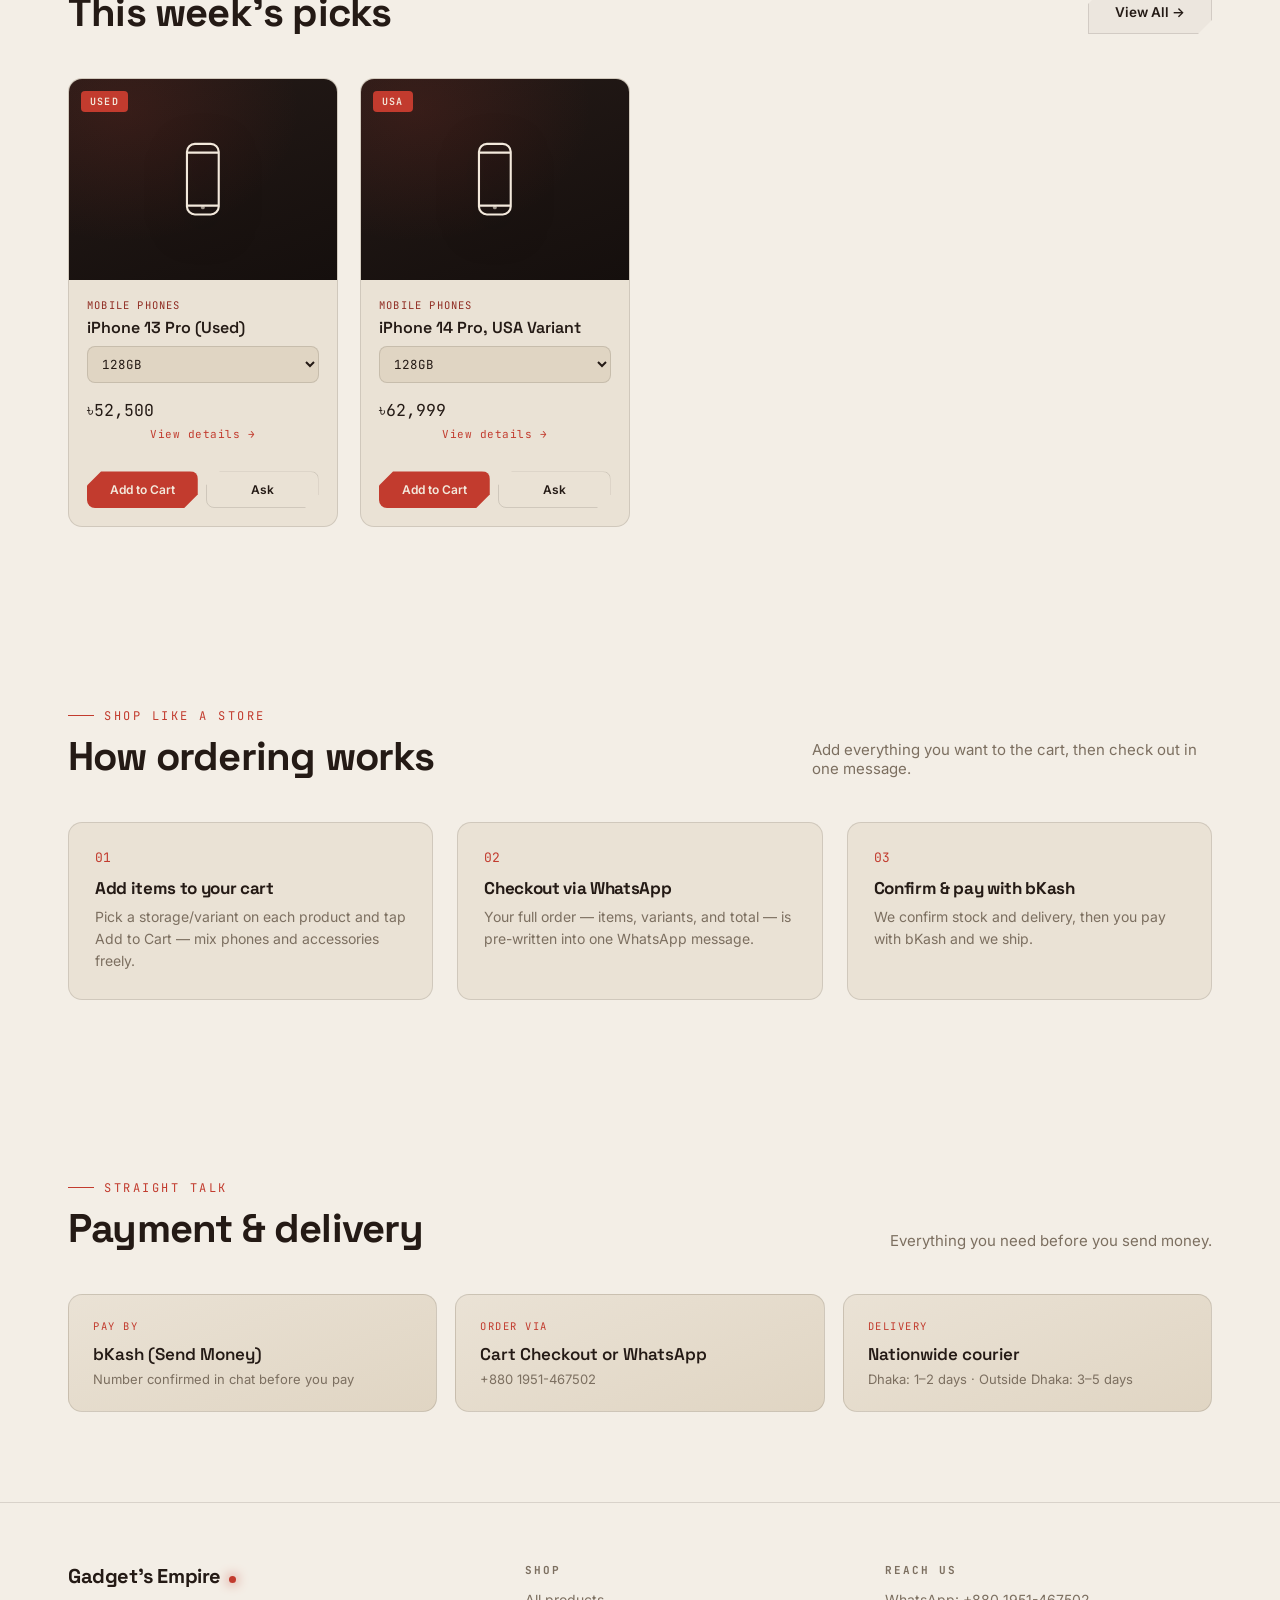
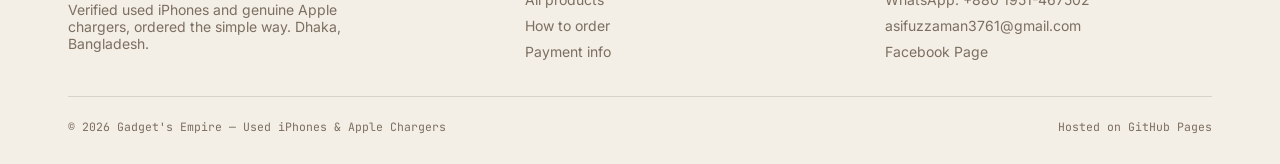
==== commit 88ee6e34: "Add files via upload" ====
--- a/index.html
+++ b/index.html
@@ -87,13 +87,44 @@
         <a href="contact.html" class="btn btn-outline magnetic">Get in Touch</a>
       </div>
     </div>
-    <div class="hero-3d reveal" id="hero3d" aria-hidden="true">
-      <div class="hero-3d-tilt" id="hero3dTilt">
-        <div class="hero-3d-inner">
-          <div class="hero-3d-face front"><div class="screen"></div></div>
-          <div class="hero-3d-face back"><div class="screen"></div></div>
-        </div>
-      </div>
+    <div class="hero-transform reveal" id="heroTransform">
+      <div class="ht-aura" id="htAura"></div>
+      <div class="ht-flash" id="htFlash"></div>
+      <svg class="ht-figure" id="htWarrior" viewBox="0 0 200 220" xmlns="http://www.w3.org/2000/svg" aria-hidden="true">
+        <ellipse cx="100" cy="205" rx="46" ry="8" fill="#000" opacity="0.18"/>
+        <path d="M62,120 Q100,80 138,120 L150,180 Q100,200 50,180 Z" fill="var(--ink)"/>
+        <path d="M40,108 L64,96 L64,124 Z" fill="var(--ink)"/>
+        <path d="M160,108 L136,96 L136,124 Z" fill="var(--ink)"/>
+        <path d="M68,64 Q100,40 132,64 L128,96 Q100,108 72,96 Z" fill="var(--ink)"/>
+        <path d="M78,58 Q100,30 122,58 Q112,48 100,48 Q88,48 78,58 Z" fill="var(--accent)"/>
+        <path d="M92,30 Q100,10 108,30 Q100,22 92,30 Z" fill="var(--gold)"/>
+        <rect x="86" y="82" width="28" height="14" rx="3" fill="var(--ink)"/>
+        <g>
+          <path d="M132,120 Q152,108 158,80" stroke="var(--ink)" stroke-width="10" fill="none" stroke-linecap="round"/>
+          <rect x="146" y="58" width="20" height="30" rx="4" fill="#0E0908" stroke="var(--accent)" stroke-width="1.5"/>
+          <rect x="149" y="62" width="14" height="18" rx="1.5" fill="var(--accent)" opacity="0.85"/>
+        </g>
+      </svg>
+      <svg class="ht-figure" id="htGentleman" viewBox="0 0 200 220" xmlns="http://www.w3.org/2000/svg" aria-hidden="true">
+        <ellipse cx="100" cy="205" rx="46" ry="8" fill="#000" opacity="0.14"/>
+        <path d="M64,120 Q100,96 136,120 L146,182 Q100,198 54,182 Z" fill="var(--ink)"/>
+        <path d="M86,112 L100,132 L114,112 L108,104 L92,104 Z" fill="var(--surface)"/>
+        <circle cx="100" cy="66" r="30" fill="var(--surface)"/>
+        <path d="M70,58 Q100,30 130,58 Q120,44 100,42 Q80,44 70,58 Z" fill="var(--ink)"/>
+        <g stroke="var(--gold)" stroke-width="3" fill="none">
+          <rect x="76" y="64" width="18" height="13" rx="3"/>
+          <rect x="106" y="64" width="18" height="13" rx="3"/>
+          <line x1="94" y1="70" x2="106" y2="70"/>
+          <line x1="72" y1="68" x2="66" y2="66"/>
+          <line x1="128" y1="68" x2="134" y2="66"/>
+        </g>
+        <g>
+          <path d="M136,120 Q154,108 160,80" stroke="var(--ink)" stroke-width="10" fill="none" stroke-linecap="round"/>
+          <rect x="148" y="58" width="20" height="30" rx="4" fill="#0E0908" stroke="var(--gold)" stroke-width="1.5"/>
+          <rect x="151" y="62" width="14" height="18" rx="1.5" fill="var(--gold)" opacity="0.85"/>
+        </g>
+      </svg>
+      <button id="htReplay" class="ht-replay mono" aria-label="Replay transformation">↻ Replay</button>
     </div>
   </div>
   <svg class="hero-horizon" viewBox="0 0 1200 140" preserveAspectRatio="none" xmlns="http://www.w3.org/2000/svg" aria-hidden="true">
@@ -240,8 +271,7 @@
 <script src="app.js"></script>
 <script>
   function pageInit(){
-    document.querySelector('.hero-3d-face.front .screen').innerHTML = ART.phone;
-    document.querySelector('.hero-3d-face.back .screen').innerHTML = ART.adapter;
+    setupHeroTransform();
     var grid = document.getElementById('featuredGrid');
     var featured = ['iphone13pro','iphone14pro-usa','magsafe','smartwatch'];
     featured.forEach(function(id){ grid.appendChild(buildProductCard(getProduct(id))); });
--- a/styles.css
+++ b/styles.css
@@ -209,25 +209,46 @@
 .hero-copy p{ font-size:17px; color:var(--text-dim); line-height:1.65; max-width:500px; margin-bottom:30px; }
 .hero-actions{ display:flex; gap:14px; flex-wrap:wrap; }
 
-.hero-3d{ position:relative; width:230px; height:460px; margin:0 auto; perspective:1100px; z-index:2; }
-.hero-3d-tilt{ width:100%; height:100%; position:relative; transform-style:preserve-3d; will-change:transform; }
-.hero-3d-inner{ width:100%; height:100%; position:relative; transform-style:preserve-3d; animation:hero-spin 16s linear infinite; }
-@keyframes hero-spin{ from{ transform:rotateY(0deg) rotateX(8deg); } to{ transform:rotateY(360deg) rotateX(8deg); } }
-.hero-3d-face{
-  position:absolute; inset:0; border-radius:36px; border:2px solid rgba(243,233,220,0.22);
-  background:linear-gradient(160deg,#241A17,#120D0C);
-  backface-visibility:hidden; display:flex; align-items:center; justify-content:center;
-  box-shadow: 0 30px 60px rgba(0,0,0,0.5);
-}
-.hero-3d-face.back{ transform:rotateY(180deg); }
-.hero-3d-face .screen{
-  width:80%; height:90%; border-radius:26px;
-  background:radial-gradient(120% 120% at 30% 18%, rgba(194,59,46,0.30), rgba(74,85,104,0.14) 55%, #120D0C 100%);
-  display:flex; align-items:center; justify-content:center;
-}
-.hero-3d-face .screen svg{ width:44%; opacity:0.9; }
+.hero-transform{
+  position:relative; width:260px; height:300px; margin:0 auto; z-index:2;
+  display:flex; align-items:center; justify-content:center; will-change:transform;
+}
+.ht-aura{
+  position:absolute; width:230px; height:230px; border-radius:50%;
+  background: radial-gradient(circle, rgba(32,24,18,0.55) 0%, rgba(194,59,46,0.28) 45%, transparent 72%);
+  filter:blur(18px); z-index:0;
+  animation: ht-pulse-dark 2.4s ease-in-out infinite;
+  transition: background 1s ease;
+}
+.ht-aura.gold{
+  background: radial-gradient(circle, rgba(212,164,76,0.4) 0%, rgba(212,164,76,0.22) 45%, transparent 72%);
+  animation: ht-pulse-gold 3.2s ease-in-out infinite;
+}
+@keyframes ht-pulse-dark{ 0%,100%{ transform:scale(0.94); opacity:0.85; } 50%{ transform:scale(1.06); opacity:1; } }
+@keyframes ht-pulse-gold{ 0%,100%{ transform:scale(0.97); opacity:0.8; } 50%{ transform:scale(1.03); opacity:1; } }
+.ht-flash{
+  position:absolute; width:280px; height:280px; border-radius:50%;
+  background: radial-gradient(circle, #F3EEE6 0%, var(--gold) 45%, transparent 75%);
+  opacity:0; transform:scale(0.2); z-index:3; pointer-events:none;
+}
+.ht-flash.active{ animation: ht-flash-burst .5s cubic-bezier(.2,.8,.2,1); }
+@keyframes ht-flash-burst{ 0%{ opacity:0; transform:scale(0.2); } 35%{ opacity:1; transform:scale(1.15); } 100%{ opacity:0; transform:scale(1.5); } }
+.ht-figure{
+  position:absolute; width:220px; height:242px; z-index:1;
+  filter:drop-shadow(0 18px 26px rgba(0,0,0,0.35));
+  opacity:0; transform:scale(0.88) translateY(6px);
+  transition: opacity .5s ease, transform .5s cubic-bezier(.2,.8,.2,1);
+}
+.ht-figure.shown{ opacity:1; transform:scale(1) translateY(0); }
+.ht-replay{
+  position:absolute; bottom:-6px; z-index:4;
+  background:rgba(32,24,18,0.06); border:1px solid var(--line); color:var(--text-dim);
+  font-size:11px; letter-spacing:1px; padding:6px 14px; border-radius:999px; cursor:pointer;
+  transition: all .2s ease;
+}
+.ht-replay:hover{ background:rgba(32,24,18,0.1); color:var(--text); border-color:var(--accent); }
 .hero-horizon{ position:absolute; left:0; right:0; bottom:0; width:100%; height:110px; z-index:1; pointer-events:none; }
-@media (prefers-reduced-motion: reduce){ .hero-3d-inner{ animation:none; transform:rotateY(-24deg) rotateX(8deg); } }
+@media (prefers-reduced-motion: reduce){ .ht-aura{ animation:none; } }
 
 /* marquee */
 .marquee{ margin-top:70px; border-top:1px solid var(--line); border-bottom:1px solid var(--line); padding:18px 0; overflow:hidden; position:relative; z-index:2; }
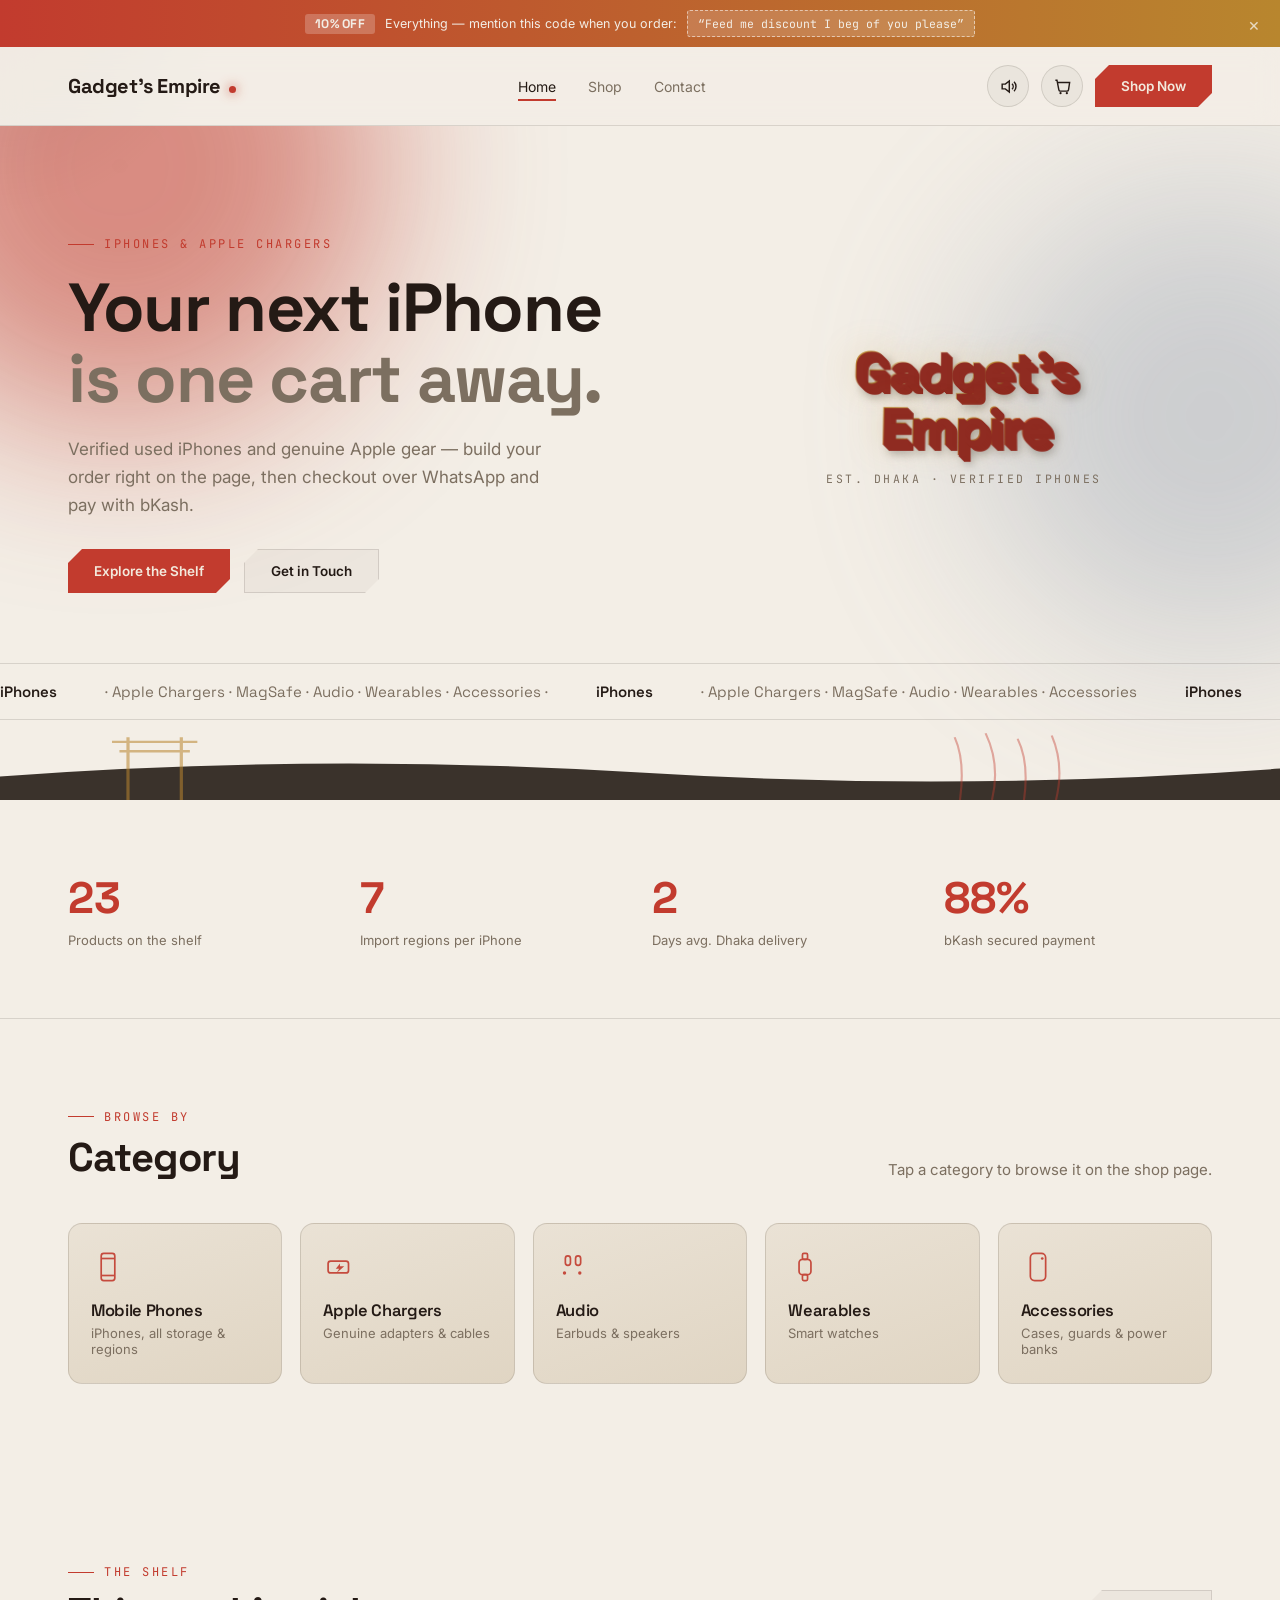
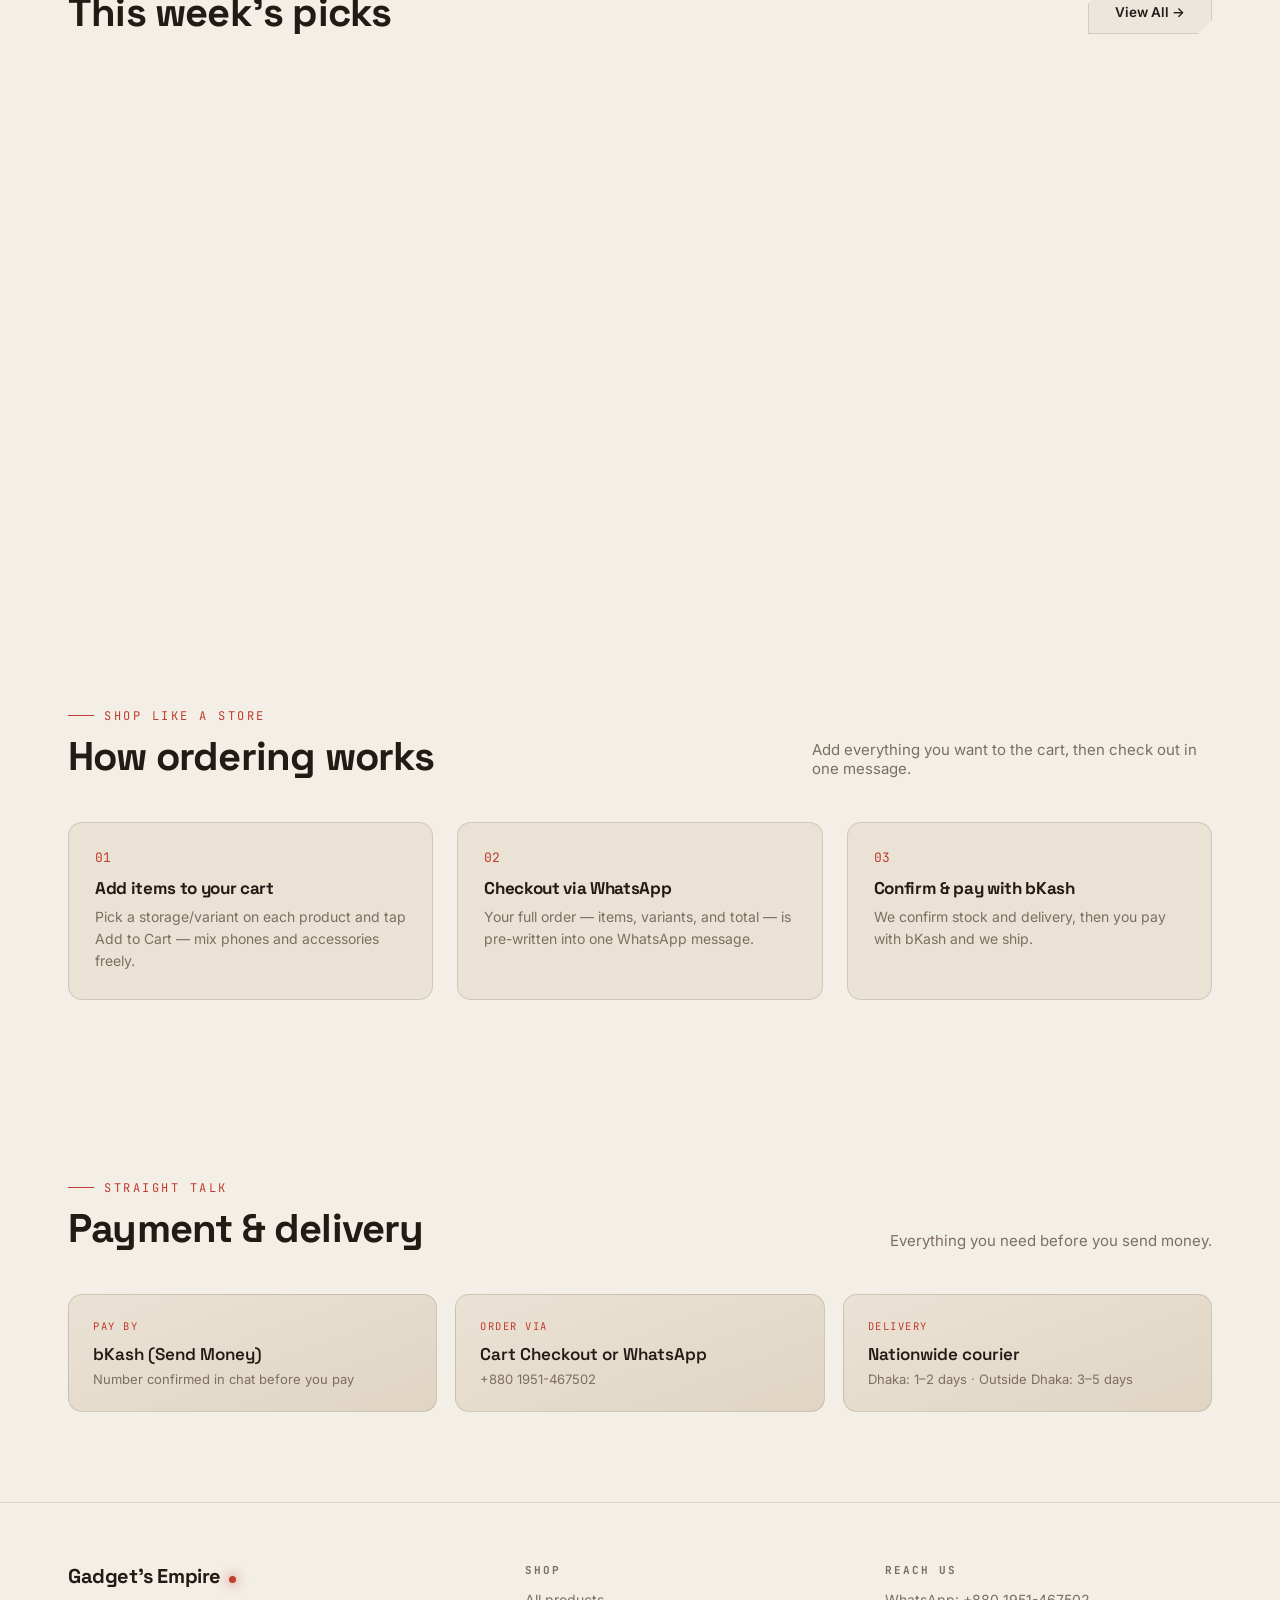
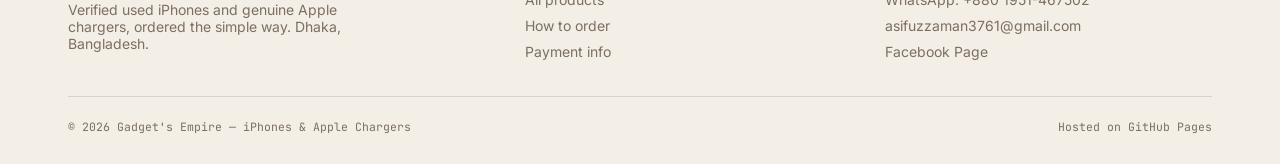
==== commit 74017180: "Add files via upload" ====
--- a/index.html
+++ b/index.html
@@ -3,17 +3,17 @@
 <head>
 <meta charset="UTF-8">
 <meta name="viewport" content="width=device-width, initial-scale=1.0">
-<title>Gadget's Empire — Used iPhones & Apple Chargers</title>
+<title>Gadget's Empire — iPhones & Apple Chargers</title>
 <meta name="description" content="Gadget's Empire — verified used iPhones and genuine Apple chargers in Dhaka, Bangladesh. Shop phones, chargers, audio, wearables and accessories. Order via WhatsApp or Facebook, pay with bKash.">
 <link rel="canonical" href="https://YOUR-DOMAIN-HERE/index.html">
 <meta property="og:type" content="website">
-<meta property="og:title" content="Gadget's Empire — Used iPhones & Apple Chargers in Dhaka">
+<meta property="og:title" content="Gadget's Empire — iPhones & Apple Chargers in Dhaka">
 <meta property="og:description" content="Gadget's Empire — verified used iPhones and genuine Apple chargers in Dhaka, Bangladesh. Shop phones, chargers, audio, wearables and accessories. Order via WhatsApp or Facebook, pay with bKash.">
 <meta property="og:url" content="https://YOUR-DOMAIN-HERE/index.html">
 <meta property="og:image" content="https://YOUR-DOMAIN-HERE/og-image.jpg">
 <meta property="og:locale" content="en_US">
 <meta name="twitter:card" content="summary_large_image">
-<meta name="twitter:title" content="Gadget's Empire — Used iPhones & Apple Chargers in Dhaka">
+<meta name="twitter:title" content="Gadget's Empire — iPhones & Apple Chargers in Dhaka">
 <meta name="twitter:description" content="Gadget's Empire — verified used iPhones and genuine Apple chargers in Dhaka, Bangladesh. Shop phones, chargers, audio, wearables and accessories. Order via WhatsApp or Facebook, pay with bKash.">
 <link rel="icon" type="image/svg+xml" href="data:image/svg+xml,%3Csvg xmlns='http://www.w3.org/2000/svg' viewBox='0 0 32 32'%3E%3Crect width='32' height='32' rx='6' fill='%23120D0C'/%3E%3Ccircle cx='16' cy='16' r='9' fill='none' stroke='%23D4A24C' stroke-width='2'/%3E%3Ccircle cx='16' cy='16' r='4' fill='%23C23B2E'/%3E%3C/svg%3E">
 <link rel="preconnect" href="https://fonts.googleapis.com">
@@ -29,7 +29,7 @@
   "telephone": "+8801951467502",
   "email": "asifuzzaman3761@gmail.com",
   "areaServed": "Bangladesh",
-  "priceRange": "৳990 - ৳65999",
+  "priceRange": "৳990 - ৳142999",
   "sameAs": [
     "https://web.facebook.com/profile.php?id=61571287085561"
   ]
@@ -47,7 +47,7 @@
   </div>
 </div>
 
-<div id="pageTransition"><div class="pt-brand"><span class="pt-dot"></span>Gadget's Empire</div><div class="pt-sub">Verified Used iPhones &middot; Genuine Apple Gear</div></div>
+<div id="pageTransition"><div class="pt-brand"><span class="pt-dot"></span>Gadget's Empire</div><div class="pt-sub">iPhones, Every Region &middot; Genuine Apple Gear</div></div>
 <div id="cursor-glow"></div>
 <div id="windLayer" aria-hidden="true"></div>
 <canvas id="cursorTrail"></canvas>
@@ -79,7 +79,7 @@
   <div class="orb orb2"></div>
   <div class="wrap hero-grid">
     <div class="hero-copy reveal">
-      <span class="eyebrow">Used iPhones &amp; Apple Chargers</span>
+      <span class="eyebrow">iPhones & Apple Chargers</span>
       <h1>Your next iPhone<br><span>is one cart away.</span></h1>
       <p>Verified used iPhones and genuine Apple gear — build your order right on the page, then checkout over WhatsApp and pay with bKash.</p>
       <div class="hero-actions">
@@ -87,44 +87,9 @@
         <a href="contact.html" class="btn btn-outline magnetic">Get in Touch</a>
       </div>
     </div>
-    <div class="hero-transform reveal" id="heroTransform">
-      <div class="ht-aura" id="htAura"></div>
-      <div class="ht-flash" id="htFlash"></div>
-      <svg class="ht-figure" id="htWarrior" viewBox="0 0 200 220" xmlns="http://www.w3.org/2000/svg" aria-hidden="true">
-        <ellipse cx="100" cy="205" rx="46" ry="8" fill="#000" opacity="0.18"/>
-        <path d="M62,120 Q100,80 138,120 L150,180 Q100,200 50,180 Z" fill="var(--ink)"/>
-        <path d="M40,108 L64,96 L64,124 Z" fill="var(--ink)"/>
-        <path d="M160,108 L136,96 L136,124 Z" fill="var(--ink)"/>
-        <path d="M68,64 Q100,40 132,64 L128,96 Q100,108 72,96 Z" fill="var(--ink)"/>
-        <path d="M78,58 Q100,30 122,58 Q112,48 100,48 Q88,48 78,58 Z" fill="var(--accent)"/>
-        <path d="M92,30 Q100,10 108,30 Q100,22 92,30 Z" fill="var(--gold)"/>
-        <rect x="86" y="82" width="28" height="14" rx="3" fill="var(--ink)"/>
-        <g>
-          <path d="M132,120 Q152,108 158,80" stroke="var(--ink)" stroke-width="10" fill="none" stroke-linecap="round"/>
-          <rect x="146" y="58" width="20" height="30" rx="4" fill="#0E0908" stroke="var(--accent)" stroke-width="1.5"/>
-          <rect x="149" y="62" width="14" height="18" rx="1.5" fill="var(--accent)" opacity="0.85"/>
-        </g>
-      </svg>
-      <svg class="ht-figure" id="htGentleman" viewBox="0 0 200 220" xmlns="http://www.w3.org/2000/svg" aria-hidden="true">
-        <ellipse cx="100" cy="205" rx="46" ry="8" fill="#000" opacity="0.14"/>
-        <path d="M64,120 Q100,96 136,120 L146,182 Q100,198 54,182 Z" fill="var(--ink)"/>
-        <path d="M86,112 L100,132 L114,112 L108,104 L92,104 Z" fill="var(--surface)"/>
-        <circle cx="100" cy="66" r="30" fill="var(--surface)"/>
-        <path d="M70,58 Q100,30 130,58 Q120,44 100,42 Q80,44 70,58 Z" fill="var(--ink)"/>
-        <g stroke="var(--gold)" stroke-width="3" fill="none">
-          <rect x="76" y="64" width="18" height="13" rx="3"/>
-          <rect x="106" y="64" width="18" height="13" rx="3"/>
-          <line x1="94" y1="70" x2="106" y2="70"/>
-          <line x1="72" y1="68" x2="66" y2="66"/>
-          <line x1="128" y1="68" x2="134" y2="66"/>
-        </g>
-        <g>
-          <path d="M136,120 Q154,108 160,80" stroke="var(--ink)" stroke-width="10" fill="none" stroke-linecap="round"/>
-          <rect x="148" y="58" width="20" height="30" rx="4" fill="#0E0908" stroke="var(--gold)" stroke-width="1.5"/>
-          <rect x="151" y="62" width="14" height="18" rx="1.5" fill="var(--gold)" opacity="0.85"/>
-        </g>
-      </svg>
-      <button id="htReplay" class="ht-replay mono" aria-label="Replay transformation">↻ Replay</button>
+    <div class="hero-3dtext reveal" id="hero3dText">
+      <h2 class="ht3d-text" id="ht3dTextEl">Gadget's<br>Empire</h2>
+      <div class="ht3d-tagline mono">Est. Dhaka &middot; Verified iPhones</div>
     </div>
   </div>
   <svg class="hero-horizon" viewBox="0 0 1200 140" preserveAspectRatio="none" xmlns="http://www.w3.org/2000/svg" aria-hidden="true">
@@ -141,8 +106,8 @@
   </svg>
   <div class="marquee">
     <div class="marquee-track">
-      <span><b>Used iPhones</b> &middot; Apple Chargers &middot; MagSafe &middot; Audio &middot; Wearables &middot; Accessories &middot; <b>Used iPhones</b> &middot; Apple Chargers &middot; MagSafe &middot; Audio &middot; Wearables &middot; Accessories</span>
-      <span aria-hidden="true"><b>Used iPhones</b> &middot; Apple Chargers &middot; MagSafe &middot; Audio &middot; Wearables &middot; Accessories &middot; <b>Used iPhones</b> &middot; Apple Chargers &middot; MagSafe &middot; Audio &middot; Wearables &middot; Accessories</span>
+      <span><b>iPhones</b> &middot; Apple Chargers &middot; MagSafe &middot; Audio &middot; Wearables &middot; Accessories &middot; <b>iPhones</b> &middot; Apple Chargers &middot; MagSafe &middot; Audio &middot; Wearables &middot; Accessories</span>
+      <span aria-hidden="true"><b>iPhones</b> &middot; Apple Chargers &middot; MagSafe &middot; Audio &middot; Wearables &middot; Accessories &middot; <b>iPhones</b> &middot; Apple Chargers &middot; MagSafe &middot; Audio &middot; Wearables &middot; Accessories</span>
     </div>
   </div>
 </section>
@@ -150,9 +115,9 @@
 <section id="stats">
   <div class="wrap">
     <div class="stats-grid">
-      <div class="stat reveal"><div class="num" data-count="17">0</div><div class="lbl">Products on the shelf</div></div>
+      <div class="stat reveal"><div class="num" data-count="26">0</div><div class="lbl">Products on the shelf</div></div>
+      <div class="stat reveal"><div class="num" data-count="8">0</div><div class="lbl">Import regions per iPhone</div></div>
       <div class="stat reveal"><div class="num" data-count="2">0</div><div class="lbl">Days avg. Dhaka delivery</div></div>
-      <div class="stat reveal"><div class="num" data-count="5">0</div><div class="lbl">Categories covered</div></div>
       <div class="stat reveal"><div class="num" data-count="100" data-suffix="%">0</div><div class="lbl">bKash secured payment</div></div>
     </div>
   </div>
@@ -168,7 +133,7 @@
       <a href="shop.html?cat=phones" class="cat-card reveal">
         <div class="glow"></div>
         <svg class="icon" viewBox="0 0 40 40" fill="none" stroke="var(--accent)" stroke-width="2"><rect x="12" y="4" width="16" height="32" rx="3"/><line x1="12" y1="10" x2="28" y2="10"/><line x1="12" y1="30" x2="28" y2="30"/></svg>
-        <h3>Mobile Phones</h3><p>Used iPhones, verified condition</p>
+        <h3>Mobile Phones</h3><p>iPhones, all storage & regions</p>
       </a>
       <a href="shop.html?cat=power" class="cat-card reveal">
         <div class="glow"></div>
@@ -246,7 +211,7 @@
         <li><a href="contact.html">Facebook Page</a></li>
       </ul></div>
     </div>
-    <div class="foot-bottom"><span>© 2026 Gadget's Empire — Used iPhones &amp; Apple Chargers</span><span>Hosted on GitHub Pages</span></div>
+    <div class="foot-bottom"><span>© 2026 Gadget's Empire — iPhones & Apple Chargers</span><span>Hosted on GitHub Pages</span></div>
   </div>
 </footer>
 
@@ -271,7 +236,7 @@
 <script src="app.js"></script>
 <script>
   function pageInit(){
-    setupHeroTransform();
+    setupHeroText();
     var grid = document.getElementById('featuredGrid');
     var featured = ['iphone13pro','iphone14pro-usa','magsafe','smartwatch'];
     featured.forEach(function(id){ grid.appendChild(buildProductCard(getProduct(id))); });
--- a/styles.css
+++ b/styles.css
@@ -209,46 +209,38 @@
 .hero-copy p{ font-size:17px; color:var(--text-dim); line-height:1.65; max-width:500px; margin-bottom:30px; }
 .hero-actions{ display:flex; gap:14px; flex-wrap:wrap; }
 
-.hero-transform{
-  position:relative; width:260px; height:300px; margin:0 auto; z-index:2;
-  display:flex; align-items:center; justify-content:center; will-change:transform;
-}
-.ht-aura{
-  position:absolute; width:230px; height:230px; border-radius:50%;
-  background: radial-gradient(circle, rgba(32,24,18,0.55) 0%, rgba(194,59,46,0.28) 45%, transparent 72%);
-  filter:blur(18px); z-index:0;
-  animation: ht-pulse-dark 2.4s ease-in-out infinite;
-  transition: background 1s ease;
-}
-.ht-aura.gold{
-  background: radial-gradient(circle, rgba(212,164,76,0.4) 0%, rgba(212,164,76,0.22) 45%, transparent 72%);
-  animation: ht-pulse-gold 3.2s ease-in-out infinite;
-}
-@keyframes ht-pulse-dark{ 0%,100%{ transform:scale(0.94); opacity:0.85; } 50%{ transform:scale(1.06); opacity:1; } }
-@keyframes ht-pulse-gold{ 0%,100%{ transform:scale(0.97); opacity:0.8; } 50%{ transform:scale(1.03); opacity:1; } }
-.ht-flash{
-  position:absolute; width:280px; height:280px; border-radius:50%;
-  background: radial-gradient(circle, #F3EEE6 0%, var(--gold) 45%, transparent 75%);
-  opacity:0; transform:scale(0.2); z-index:3; pointer-events:none;
-}
-.ht-flash.active{ animation: ht-flash-burst .5s cubic-bezier(.2,.8,.2,1); }
-@keyframes ht-flash-burst{ 0%{ opacity:0; transform:scale(0.2); } 35%{ opacity:1; transform:scale(1.15); } 100%{ opacity:0; transform:scale(1.5); } }
-.ht-figure{
-  position:absolute; width:220px; height:242px; z-index:1;
-  filter:drop-shadow(0 18px 26px rgba(0,0,0,0.35));
-  opacity:0; transform:scale(0.88) translateY(6px);
-  transition: opacity .5s ease, transform .5s cubic-bezier(.2,.8,.2,1);
-}
-.ht-figure.shown{ opacity:1; transform:scale(1) translateY(0); }
-.ht-replay{
-  position:absolute; bottom:-6px; z-index:4;
-  background:rgba(32,24,18,0.06); border:1px solid var(--line); color:var(--text-dim);
-  font-size:11px; letter-spacing:1px; padding:6px 14px; border-radius:999px; cursor:pointer;
-  transition: all .2s ease;
-}
-.ht-replay:hover{ background:rgba(32,24,18,0.1); color:var(--text); border-color:var(--accent); }
+.hero-3dtext{
+  position:relative; width:100%; max-width:400px; margin:0 auto; z-index:2;
+  display:flex; flex-direction:column; align-items:center; justify-content:center;
+  padding:30px 10px; overflow:hidden; will-change:transform;
+}
+.ht3d-text{
+  --lx: 35%; --ly: 15%;
+  margin:0; text-align:center;
+  font-family:'Space Grotesk',sans-serif; font-weight:700;
+  font-size:clamp(34px,6vw,54px); line-height:1.05; letter-spacing:-0.02em;
+  background-image: radial-gradient(circle at var(--lx) var(--ly), #F8F1E2 0%, var(--gold) 38%, var(--accent) 78%);
+  -webkit-background-clip:text; background-clip:text; color:transparent;
+  text-shadow:
+    1px 1px 0 var(--accent-dim), 2px 2px 0 var(--accent-dim), 3px 3px 0 var(--accent-dim),
+    4px 4px 0 var(--accent-dim), 5px 5px 0 var(--accent-dim), 6px 6px 0 var(--accent-dim),
+    7px 8px 10px rgba(32,24,18,0.4), 0 0 34px rgba(212,164,76,0.35);
+  transform: perspective(700px) rotateX(10deg);
+  position:relative; z-index:1;
+}
+.ht3d-tagline{
+  margin-top:16px; font-size:11.5px; letter-spacing:2.5px; text-transform:uppercase;
+  color:var(--text-dim); position:relative; z-index:1;
+}
+.hero-3dtext::after{
+  content:''; position:absolute; top:0; left:-40%; width:26%; height:100%;
+  background:linear-gradient(100deg, transparent, rgba(255,255,255,0.55) 50%, transparent);
+  transform:skewX(-20deg); pointer-events:none; z-index:2;
+  animation: ht3d-shine 5s ease-in-out infinite;
+}
+@keyframes ht3d-shine{ 0%,15%{ left:-40%; } 55%,100%{ left:130%; } }
+@media (prefers-reduced-motion: reduce){ .hero-3dtext::after{ animation:none; display:none; } }
 .hero-horizon{ position:absolute; left:0; right:0; bottom:0; width:100%; height:110px; z-index:1; pointer-events:none; }
-@media (prefers-reduced-motion: reduce){ .ht-aura{ animation:none; } }
 
 /* marquee */
 .marquee{ margin-top:70px; border-top:1px solid var(--line); border-bottom:1px solid var(--line); padding:18px 0; overflow:hidden; position:relative; z-index:2; }
@@ -371,6 +363,11 @@
 .qty-stepper-lg button:hover{ background:rgba(32,24,18,0.14); }
 .qty-stepper-lg span{ font-family:'JetBrains Mono',monospace; min-width:20px; text-align:center; }
 .product-actions{ display:flex; gap:12px; flex-wrap:wrap; }
+.pd-features{ margin-top:28px; padding-top:24px; border-top:1px solid var(--line); }
+.pd-features-label{ font-size:11px; letter-spacing:2px; text-transform:uppercase; color:var(--accent-dim); margin-bottom:12px; }
+.pd-features-list{ list-style:none; display:flex; flex-direction:column; gap:9px; }
+.pd-features-list li{ font-size:14px; color:var(--text); padding-left:22px; position:relative; line-height:1.5; }
+.pd-features-list li::before{ content:'✓'; position:absolute; left:0; color:var(--accent); font-weight:700; }
 .related-row{ margin-top:90px; }
 
 /* how it works */
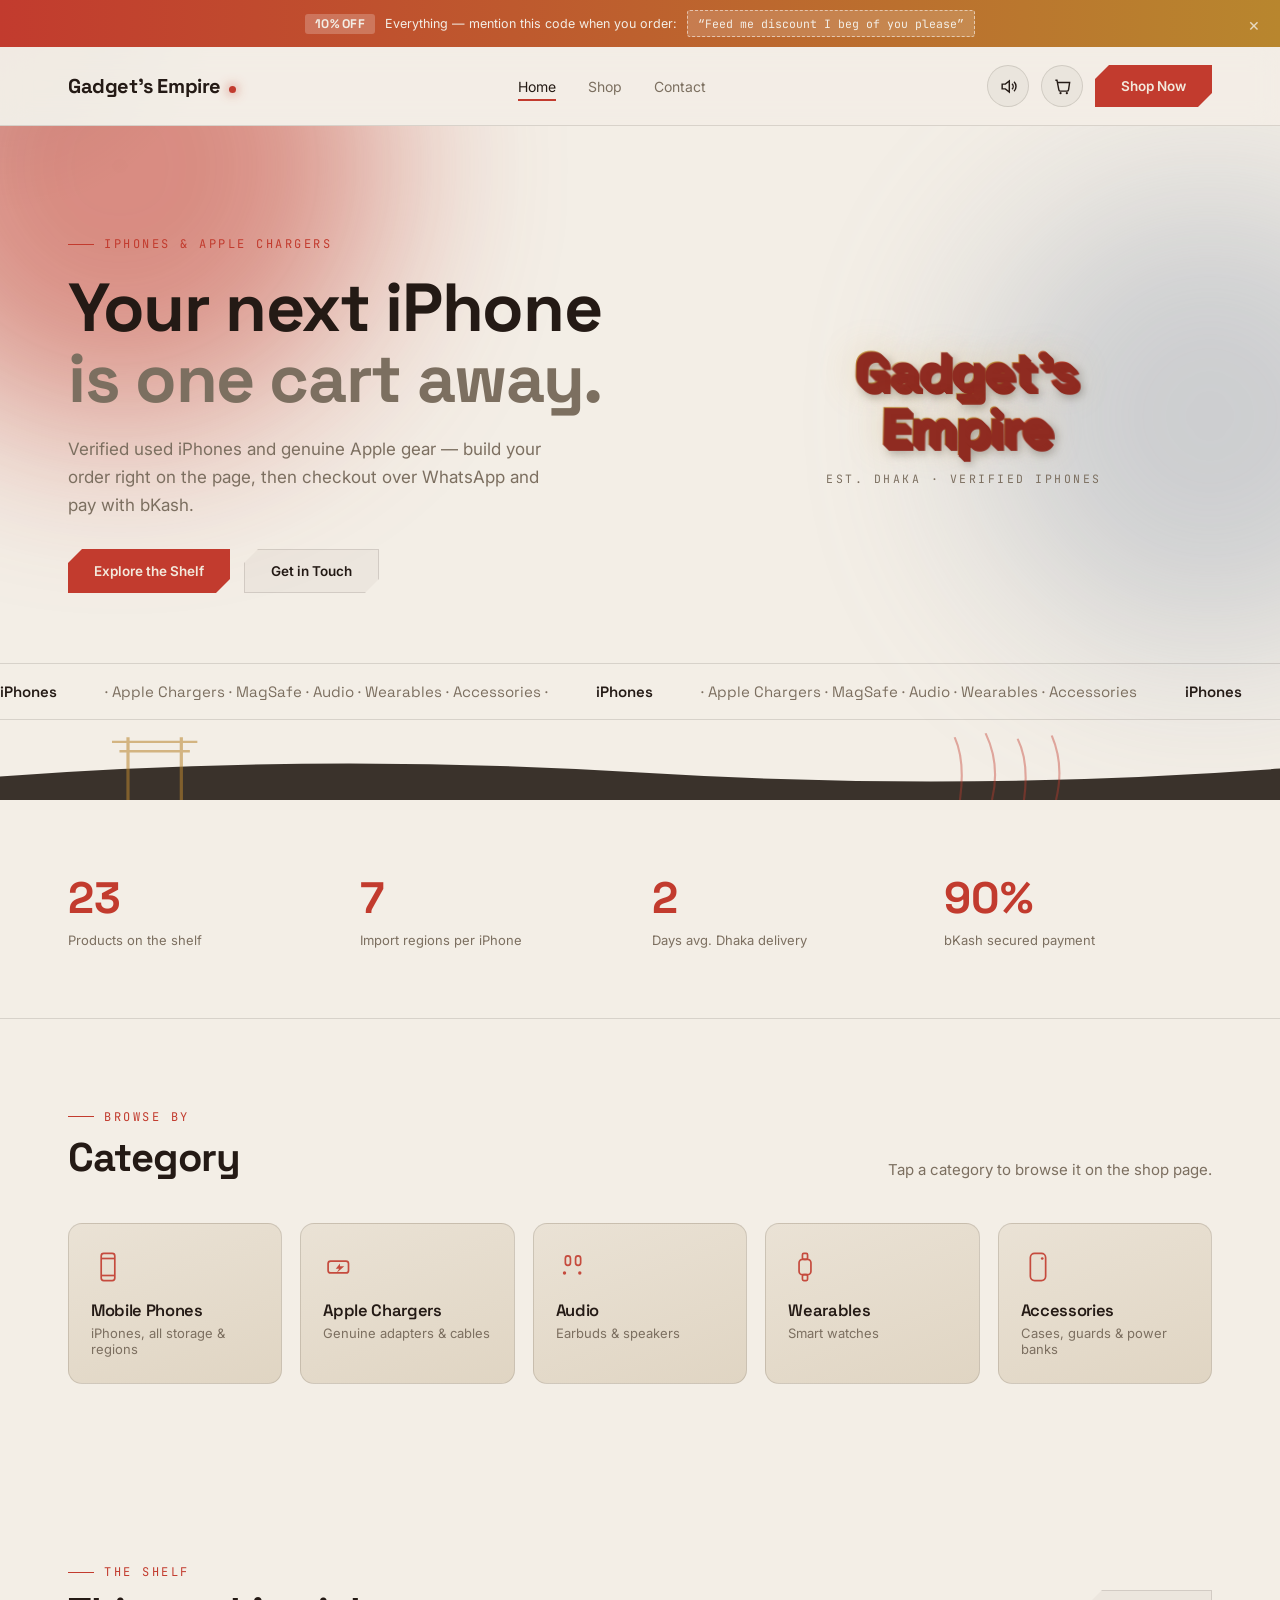
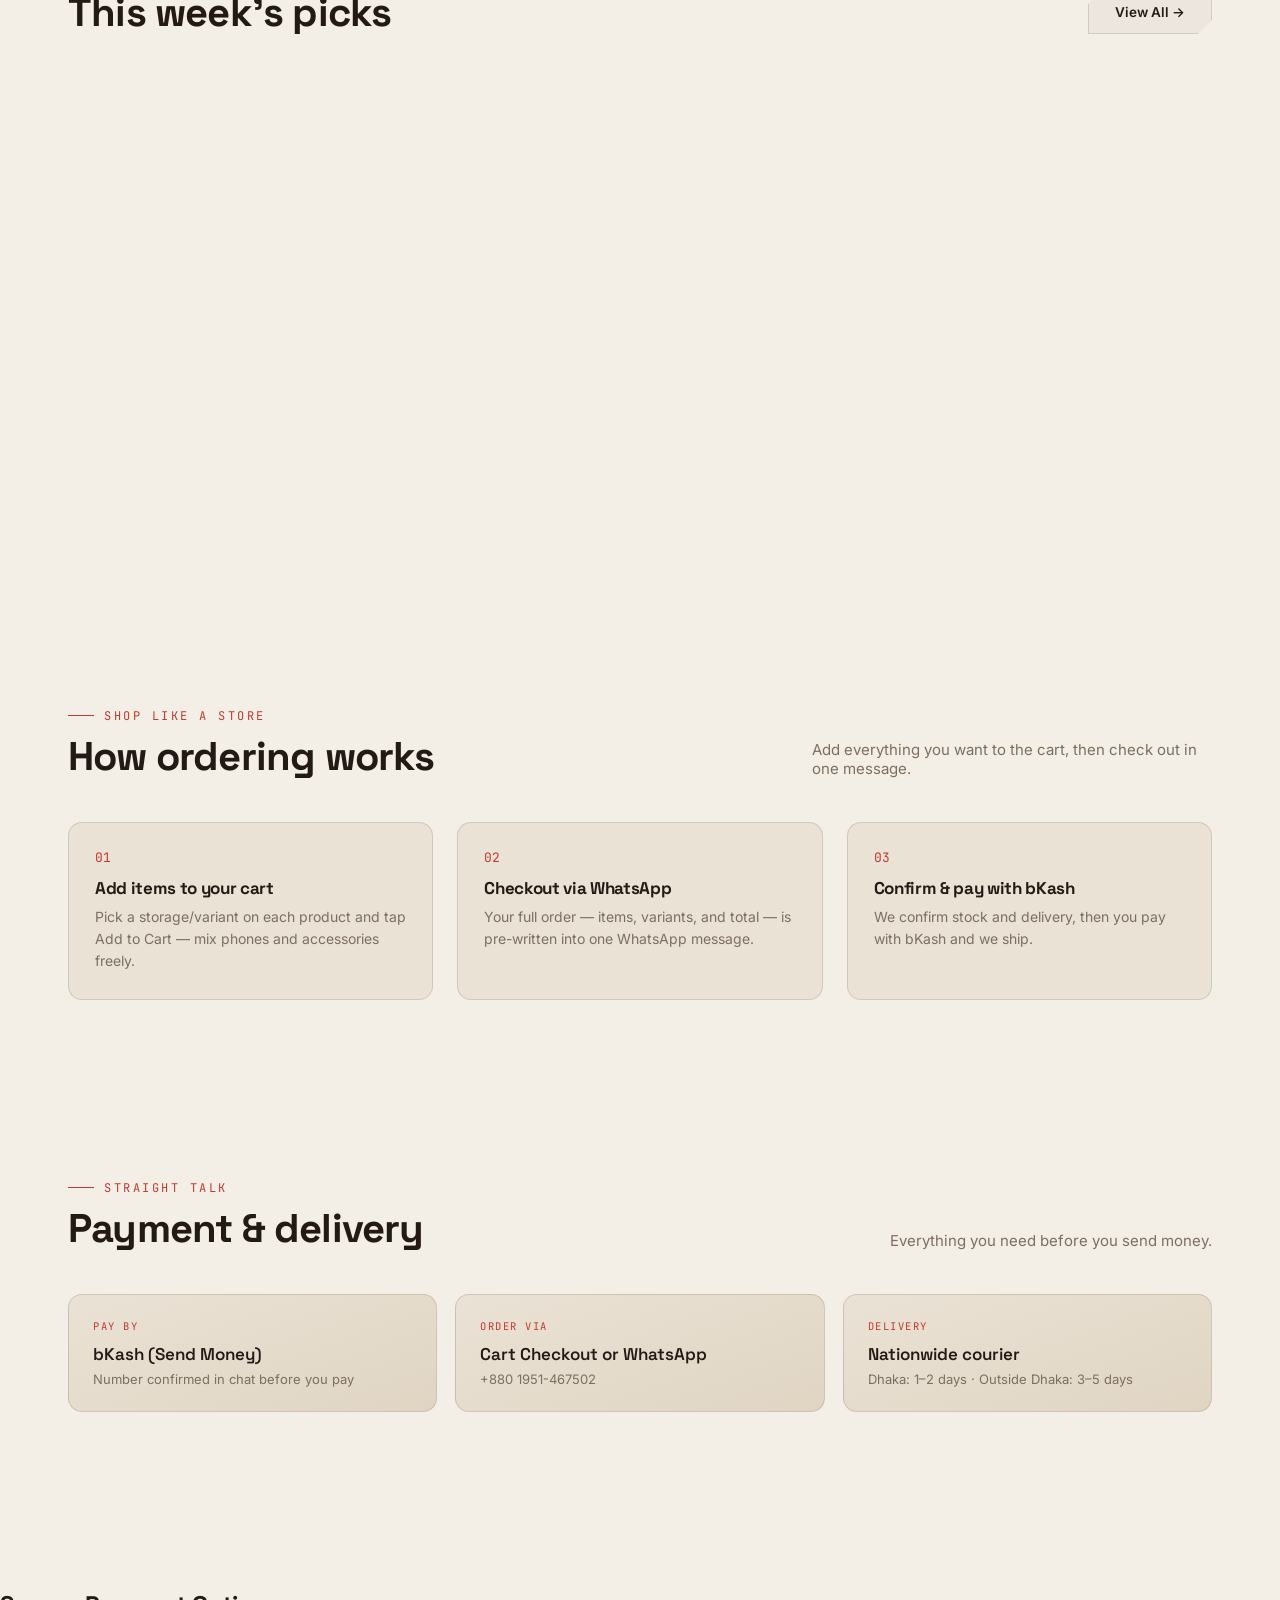
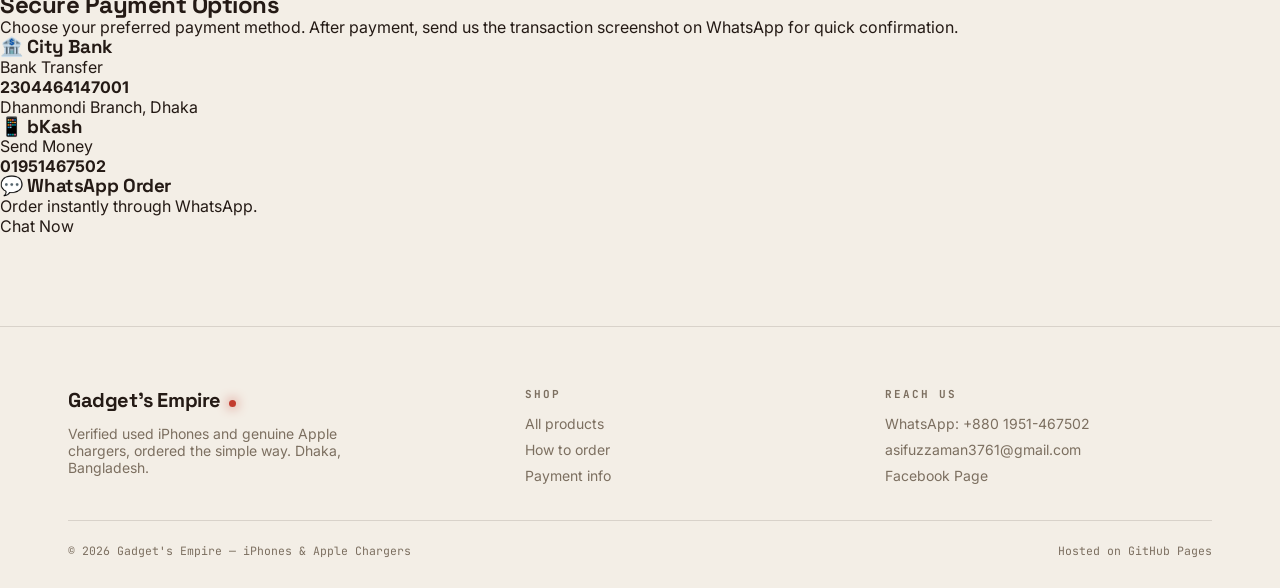
==== commit 7126459b: "Update index.html" ====
--- a/index.html
+++ b/index.html
@@ -196,6 +196,58 @@
     </div>
   </div>
 </section>
+<section id="payments" class="payments">
+
+<h2>Secure Payment Options</h2>
+
+<p>
+Choose your preferred payment method. After payment, send us the transaction screenshot on WhatsApp for quick confirmation.
+</p>
+
+<div class="payment-grid">
+
+<div class="payment-card">
+
+<h3>🏦 City Bank</h3>
+
+<p>Bank Transfer</p>
+
+<h4>2304464147001</h4>
+
+<p>Dhanmondi Branch, Dhaka</p>
+
+</div>
+
+<div class="payment-card">
+
+<h3>📱 bKash</h3>
+
+<p>Send Money</p>
+
+<h4>01951467502</h4>
+
+</div>
+
+<div class="payment-card">
+
+<h3>💬 WhatsApp Order</h3>
+
+<p>Order instantly through WhatsApp.</p>
+
+<a
+href="https://wa.me/8801951467502"
+target="_blank"
+class="whatsapp-btn">
+
+Chat Now
+
+</a>
+
+</div>
+
+</div>
+
+</section>
 
 <footer>
   <div class="wrap">
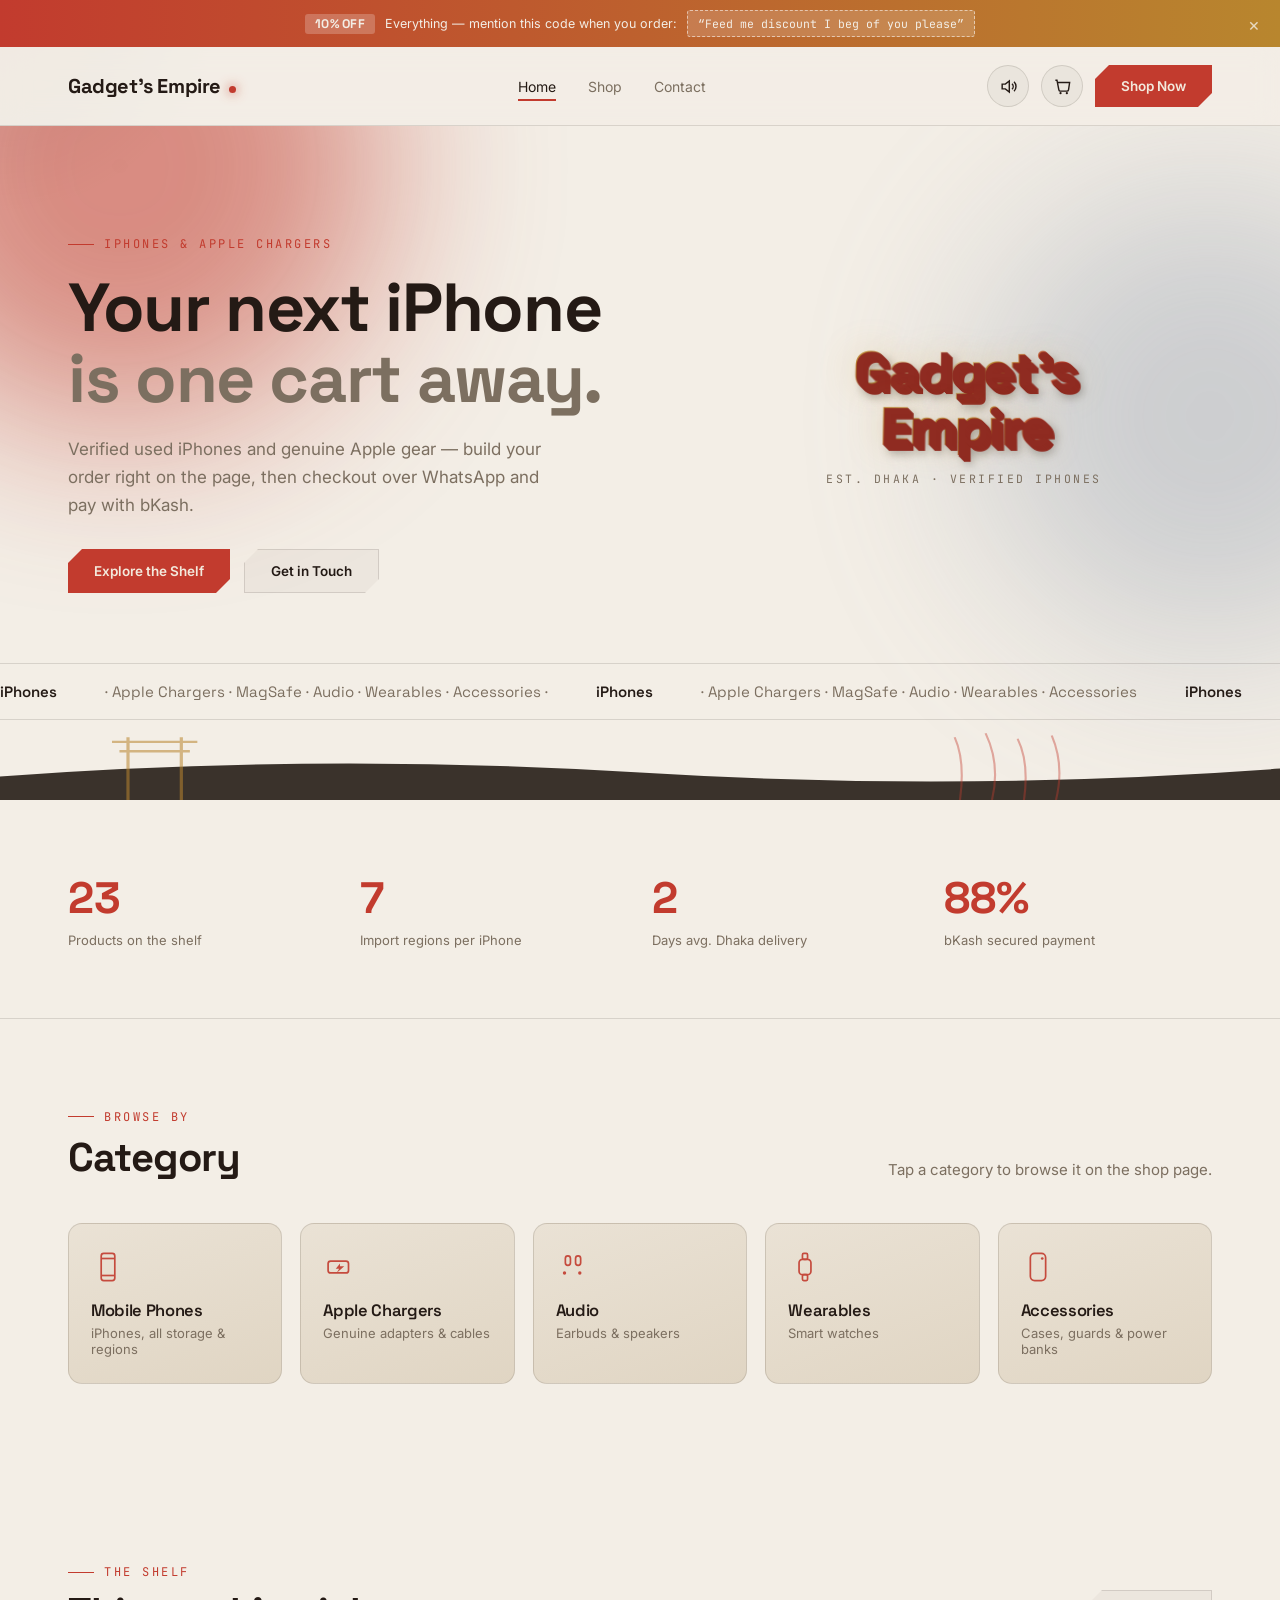
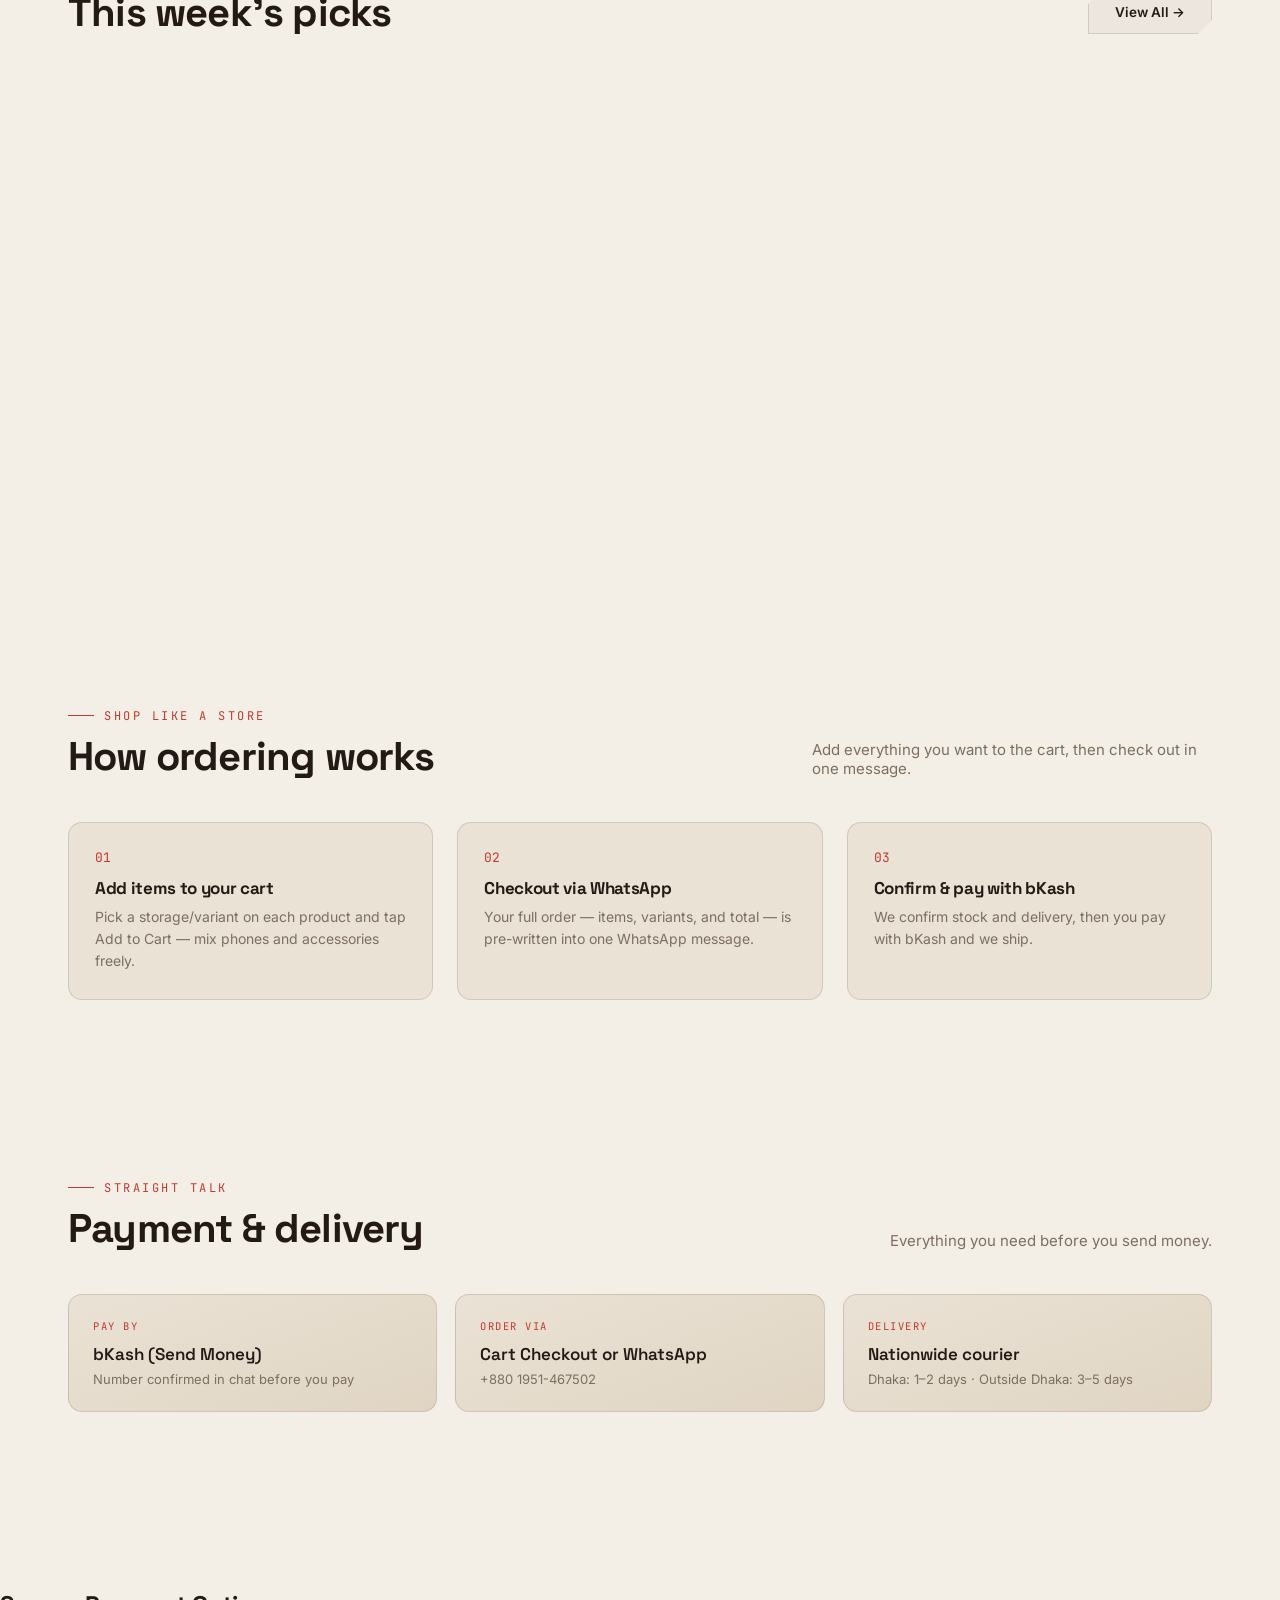
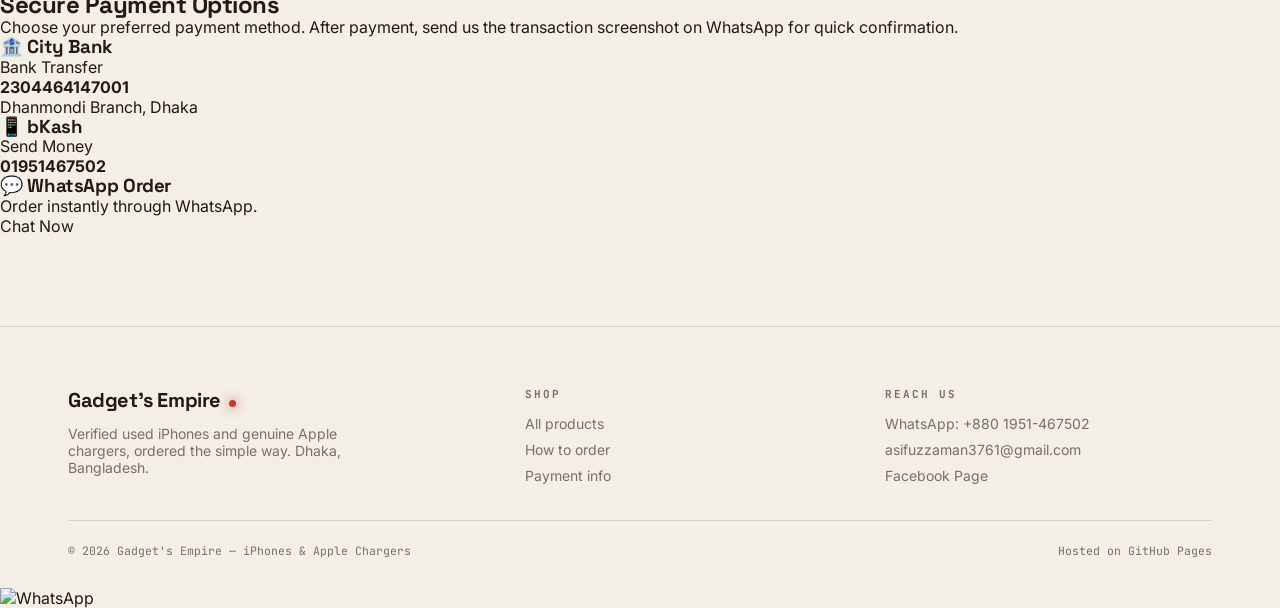
==== commit 7904103f: "Update index.html" ====
--- a/index.html
+++ b/index.html
@@ -294,5 +294,16 @@
     featured.forEach(function(id){ grid.appendChild(buildProductCard(getProduct(id))); });
   }
 </script>
+  
+  <a href="https://wa.me/8801951467502"
+
+class="floating-whatsapp"
+
+target="_blank">
+
+<img src="images/whatsapp.png" alt="WhatsApp">
+
+</a>
+  
 </body>
 </html>
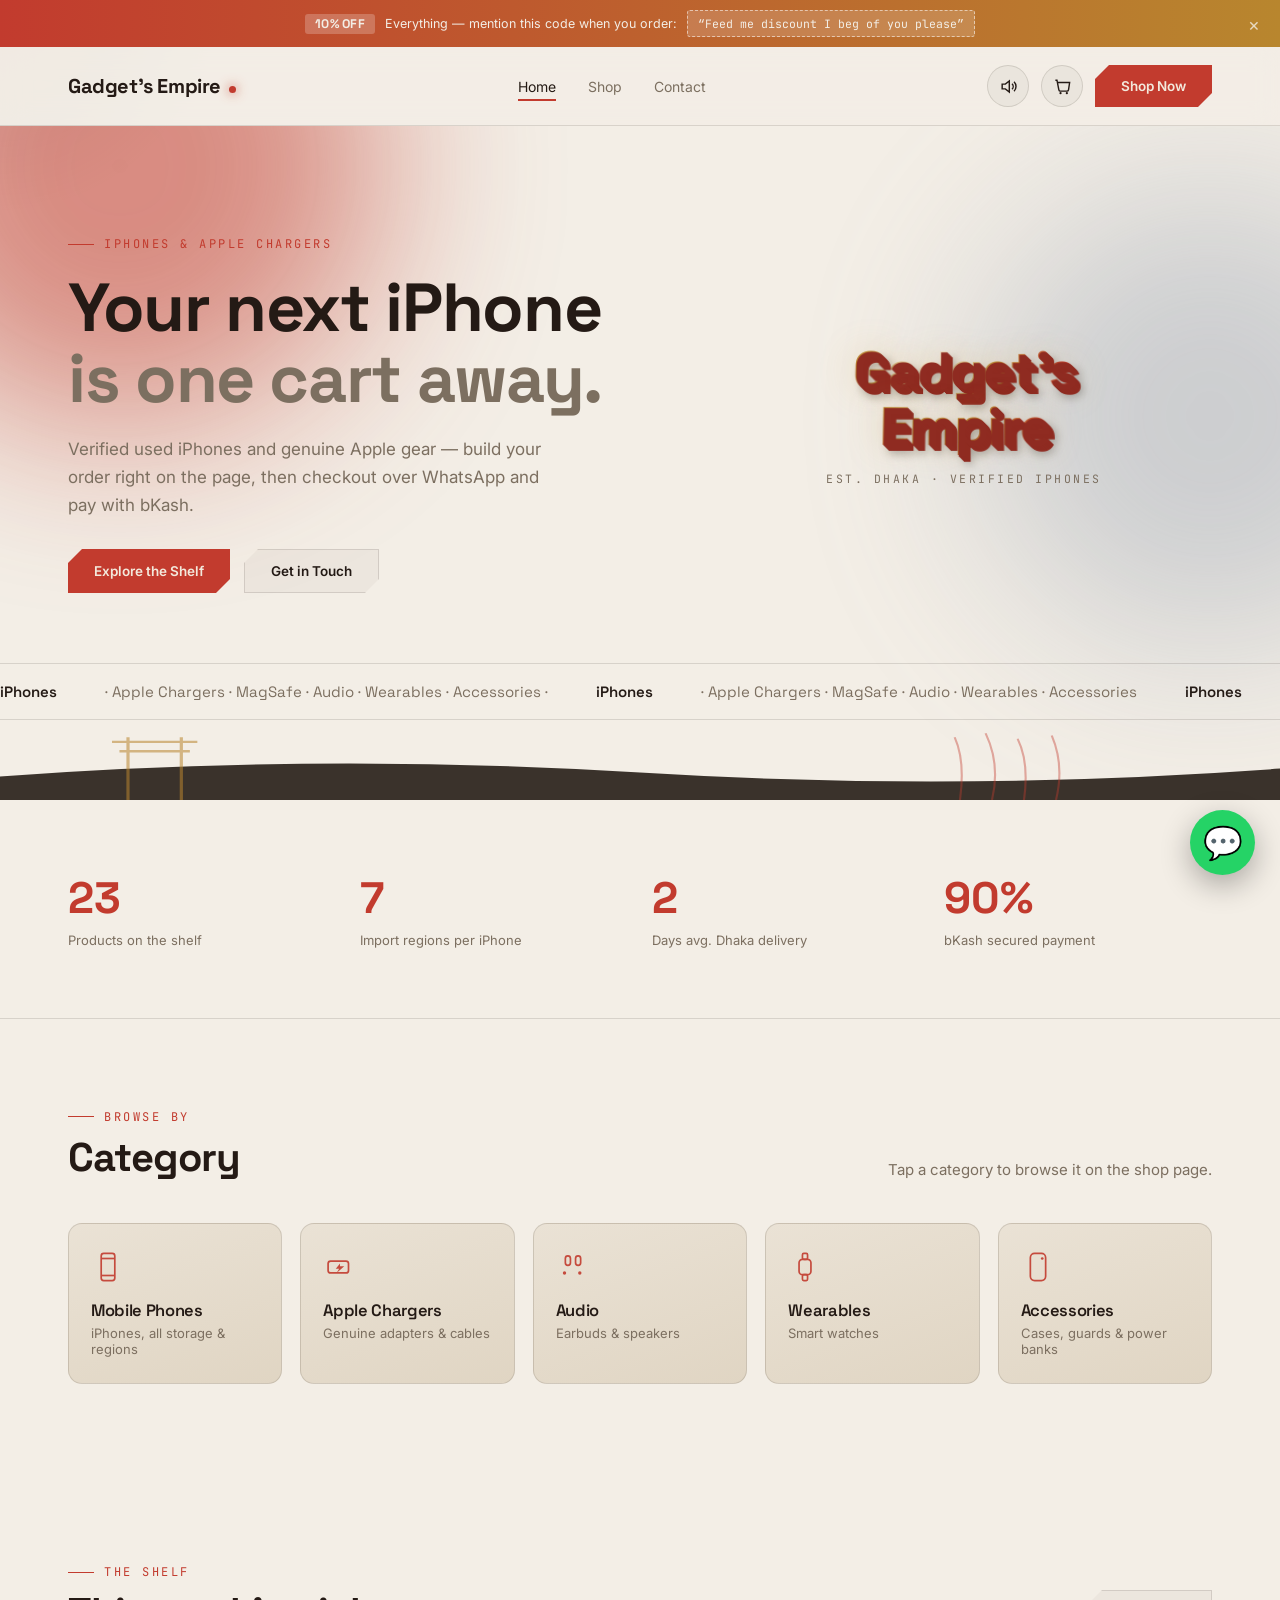
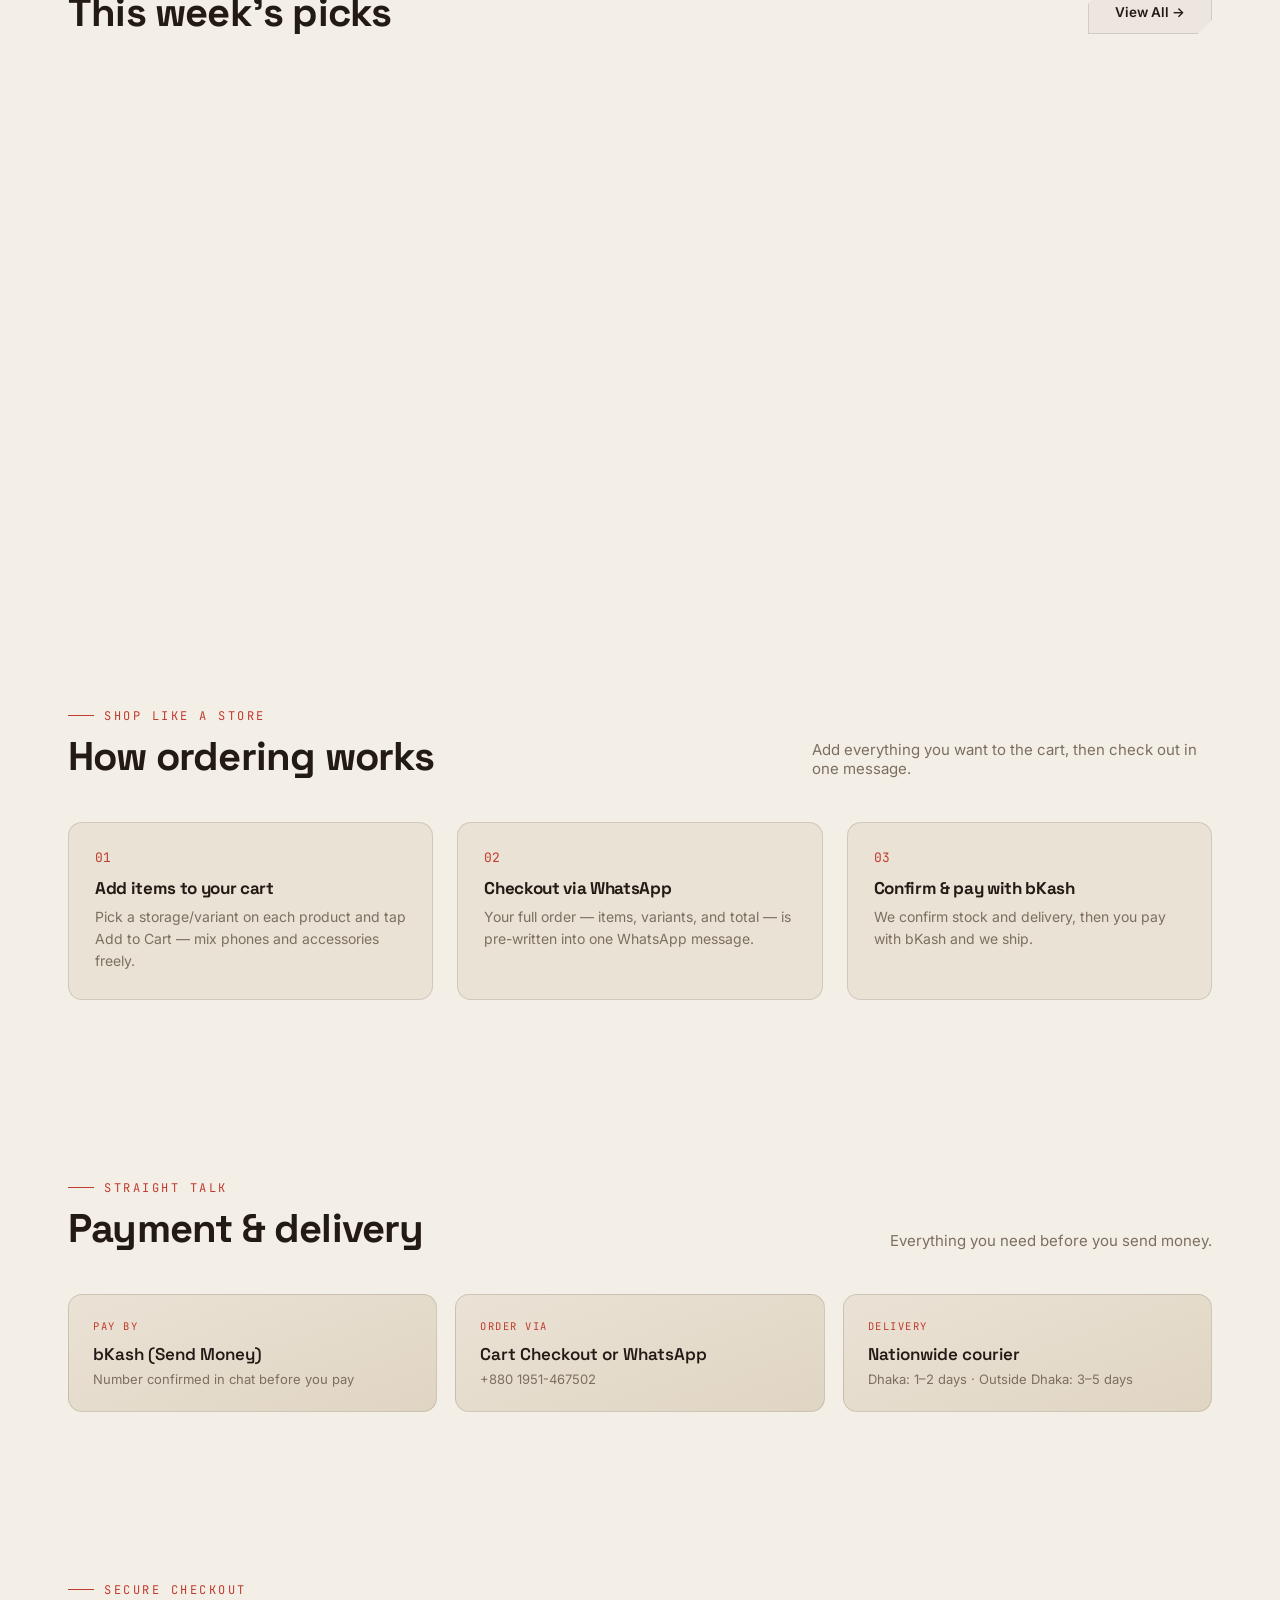
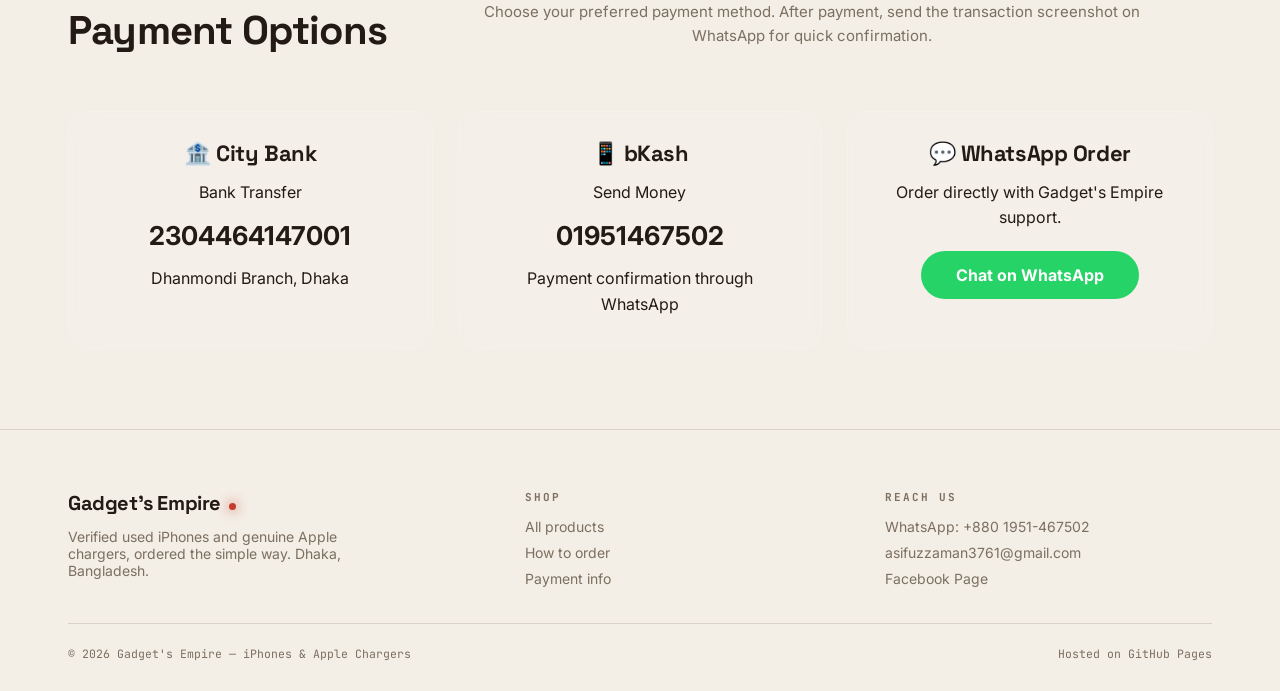
==== commit d315f298: "Update index.html" ====
--- a/index.html
+++ b/index.html
@@ -196,17 +196,29 @@
     </div>
   </div>
 </section>
+  
 <section id="payments" class="payments">
 
-<h2>Secure Payment Options</h2>
+<div class="wrap">
+
+<div class="section-head reveal">
+
+<div>
+<span class="eyebrow">Secure Checkout</span>
+<h2>Payment Options</h2>
+</div>
 
 <p>
-Choose your preferred payment method. After payment, send us the transaction screenshot on WhatsApp for quick confirmation.
+Choose your preferred payment method. After payment, send the transaction screenshot on WhatsApp for quick confirmation.
 </p>
 
+</div>
+
+
 <div class="payment-grid">
 
-<div class="payment-card">
+
+<div class="payment-card reveal">
 
 <h3>🏦 City Bank</h3>
 
@@ -218,7 +230,9 @@
 
 </div>
 
-<div class="payment-card">
+
+
+<div class="payment-card reveal">
 
 <h3>📱 bKash</h3>
 
@@ -226,22 +240,34 @@
 
 <h4>01951467502</h4>
 
-</div>
-
-<div class="payment-card">
+<p>Payment confirmation through WhatsApp</p>
+
+</div>
+
+
+
+<div class="payment-card reveal">
 
 <h3>💬 WhatsApp Order</h3>
 
-<p>Order instantly through WhatsApp.</p>
+<p>
+Order directly with Gadget's Empire support.
+</p>
+
 
 <a
 href="https://wa.me/8801951467502"
 target="_blank"
+rel="noopener"
 class="whatsapp-btn">
 
-Chat Now
+Chat on WhatsApp
 
 </a>
+
+
+</div>
+
 
 </div>
 
@@ -294,14 +320,20 @@
     featured.forEach(function(id){ grid.appendChild(buildProductCard(getProduct(id))); });
   }
 </script>
+
+
   
-  <a href="https://wa.me/8801951467502"
+<a href="https://wa.me/8801951467502"
 
 class="floating-whatsapp"
 
-target="_blank">
-
-<img src="images/whatsapp.png" alt="WhatsApp">
+target="_blank"
+
+rel="noopener"
+
+aria-label="Chat on WhatsApp">
+
+💬
 
 </a>
   
--- a/styles.css
+++ b/styles.css
@@ -455,3 +455,113 @@
   white-space:nowrap;
 }
 .toast.show{ opacity:1; transform:translateX(-50%) translateY(0); }
+/* =========================
+   Payment Section
+========================= */
+
+.payments{
+    padding:80px 20px;
+    text-align:center;
+}
+
+.payments h2{
+    font-size:40px;
+    margin-bottom:15px;
+}
+
+.payments p{
+    max-width:700px;
+    margin:auto;
+    line-height:1.6;
+}
+
+
+.payment-grid{
+    display:grid;
+    grid-template-columns:repeat(auto-fit,minmax(260px,1fr));
+    gap:25px;
+    margin-top:40px;
+}
+
+
+.payment-card{
+    padding:30px;
+    border-radius:20px;
+    background:rgba(255,255,255,0.08);
+    backdrop-filter:blur(15px);
+    border:1px solid rgba(255,255,255,0.15);
+    transition:.3s ease;
+}
+
+
+.payment-card:hover{
+    transform:translateY(-10px);
+}
+
+
+.payment-card h3{
+    font-size:22px;
+    margin-bottom:15px;
+}
+
+
+.payment-card h4{
+    font-size:26px;
+    margin:15px 0;
+}
+
+
+.whatsapp-btn{
+    display:inline-block;
+    margin-top:20px;
+    padding:14px 35px;
+    background:#25D366;
+    color:white;
+    text-decoration:none;
+    border-radius:50px;
+    font-weight:bold;
+}
+
+
+.whatsapp-btn:hover{
+    opacity:.8;
+}
+
+
+/* Floating WhatsApp Button */
+
+.floating-whatsapp{
+
+    position:fixed;
+    right:25px;
+    bottom:25px;
+
+    width:65px;
+    height:65px;
+
+    display:flex;
+    align-items:center;
+    justify-content:center;
+
+    border-radius:50%;
+
+    background:#25D366;
+    color:white;
+
+    font-size:32px;
+
+    text-decoration:none;
+
+    z-index:9999;
+
+    box-shadow:0 10px 30px rgba(0,0,0,.3);
+
+    transition:.3s;
+}
+
+
+.floating-whatsapp:hover{
+
+    transform:scale(1.1);
+
+}
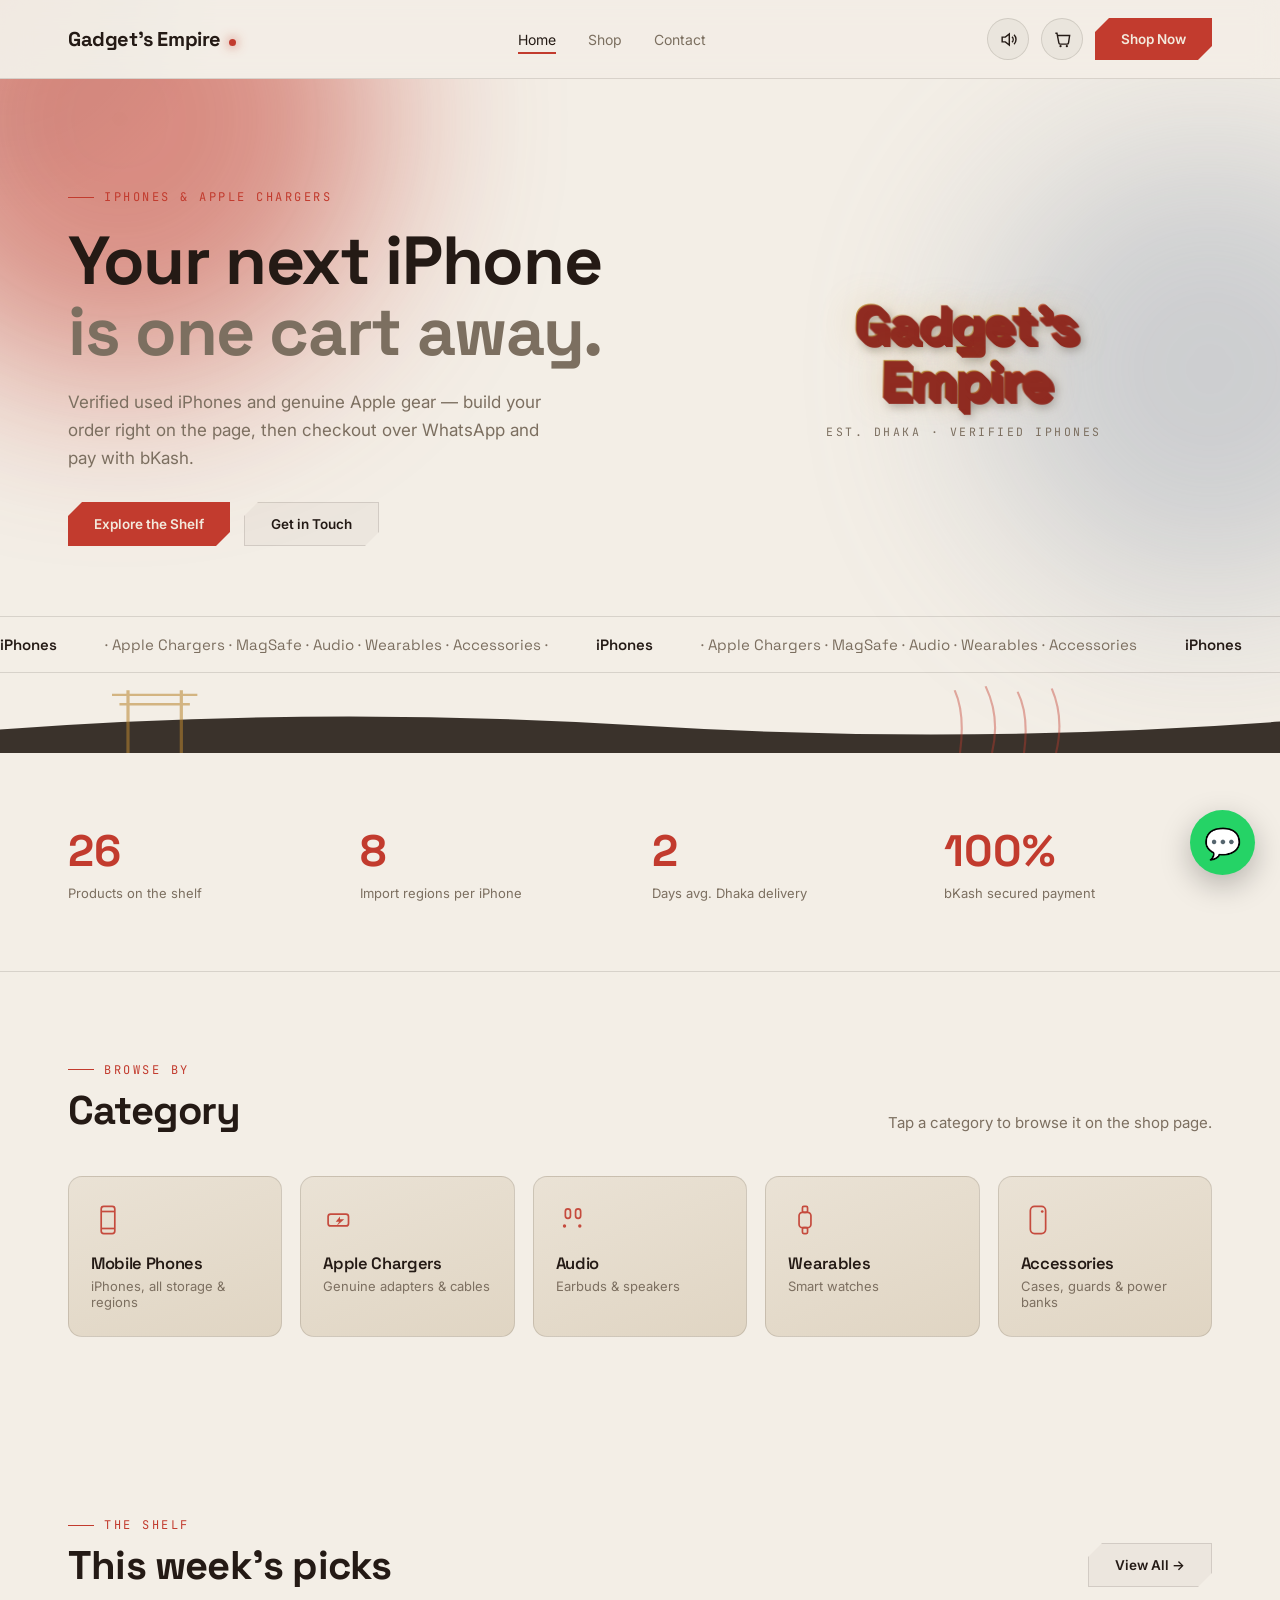
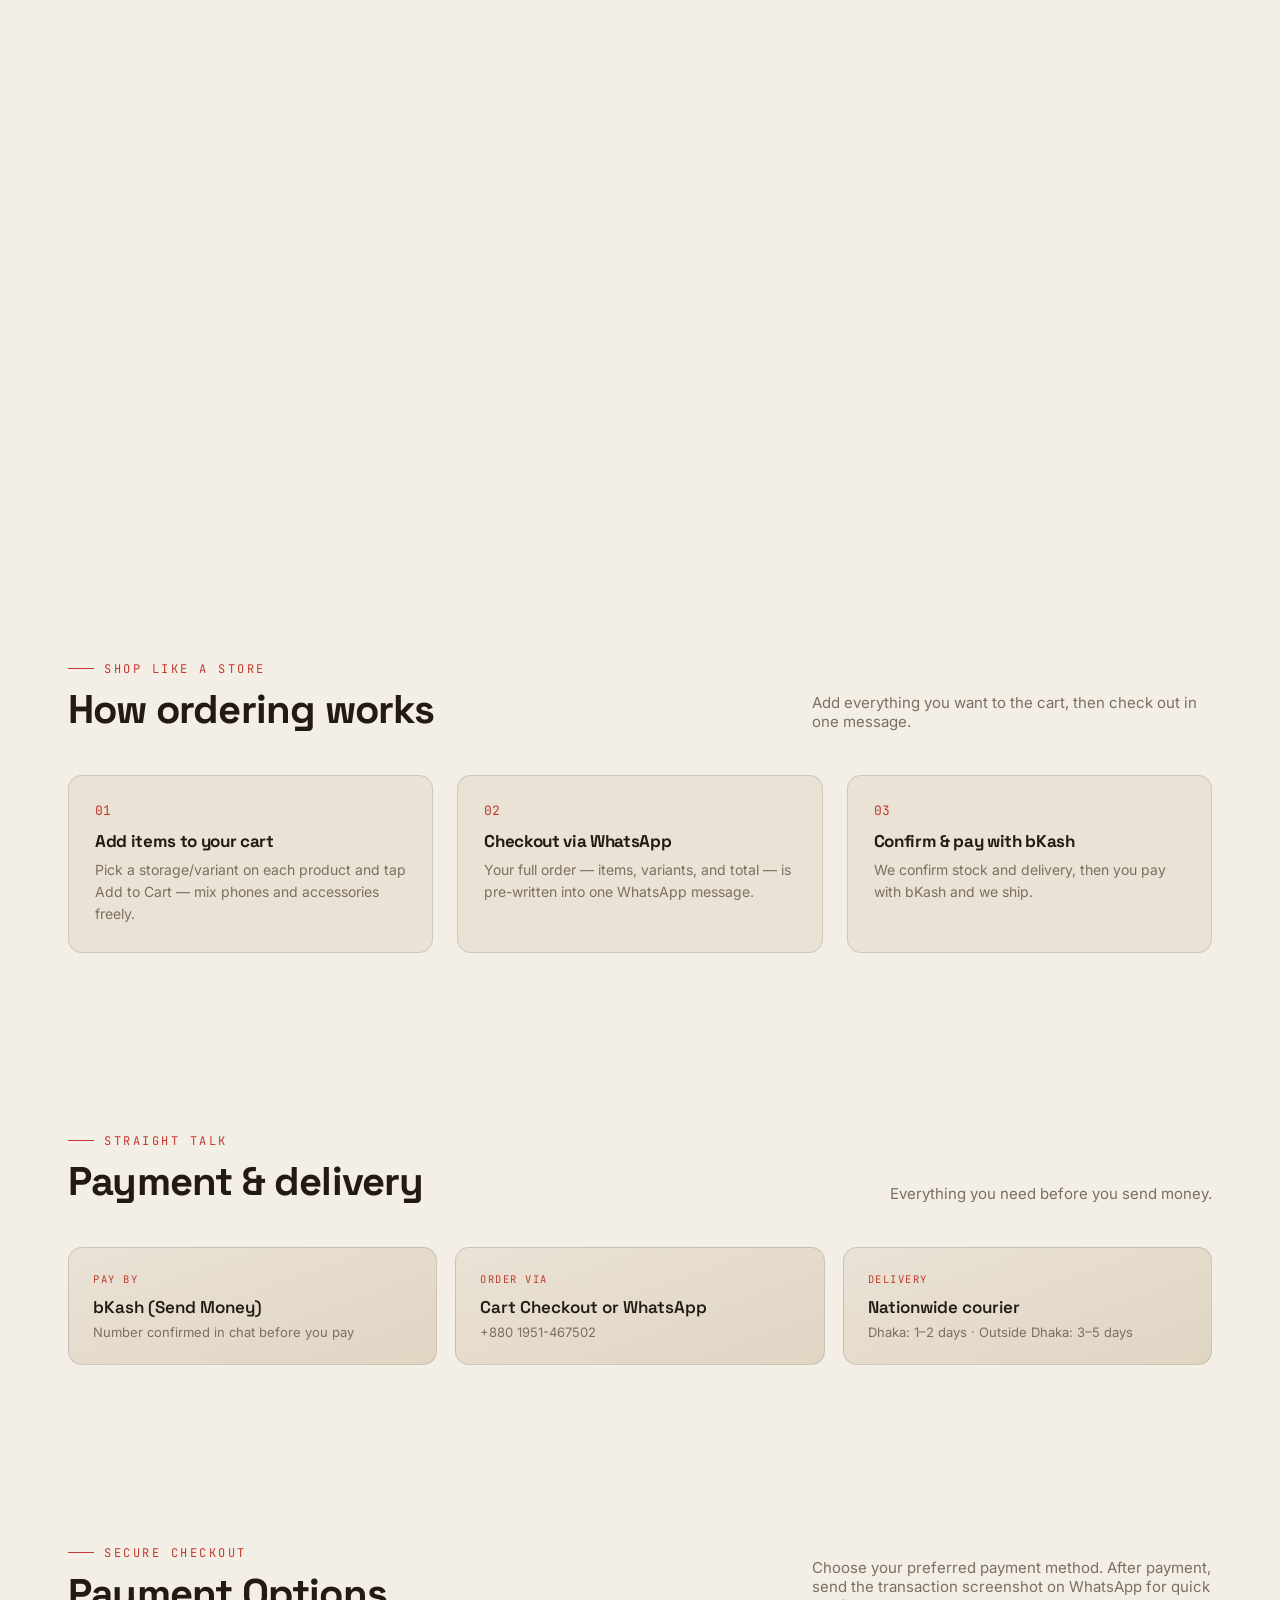
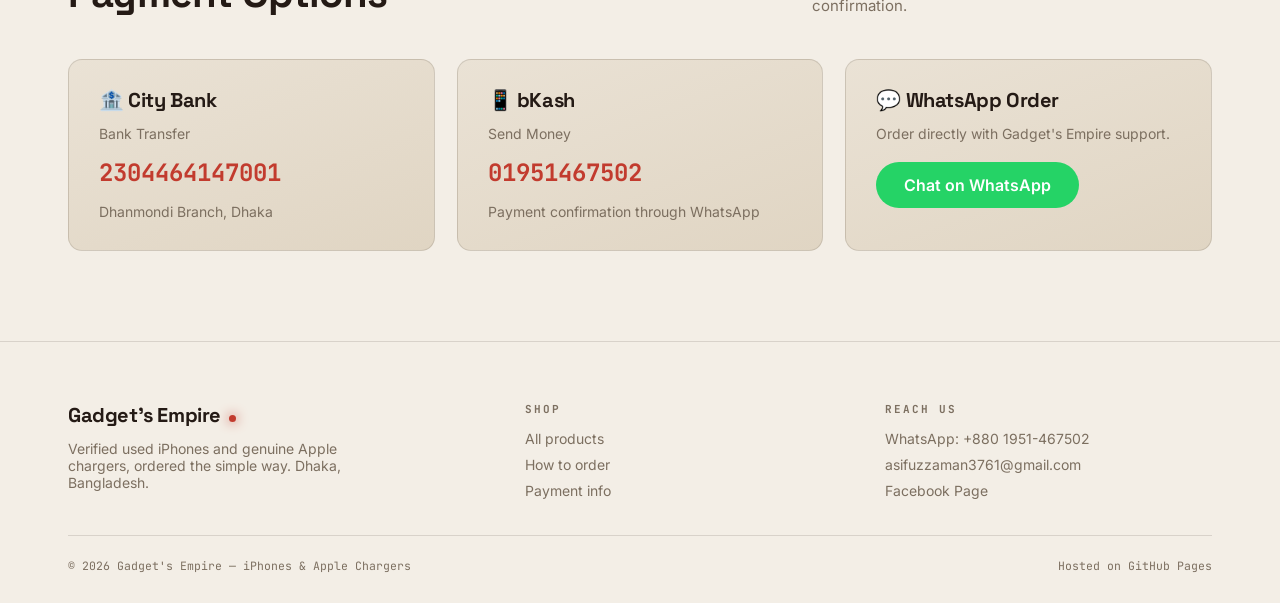
==== commit bd07780b: "Update index.html" ====
--- a/index.html
+++ b/index.html
@@ -38,15 +38,6 @@
 </head>
 <body>
 
-<div id="promoBanner" class="promo-banner">
-  <div class="promo-banner-inner">
-    <span class="promo-tag">10% OFF</span>
-    <span class="promo-text">Everything — mention this code when you order:</span>
-    <button id="promoCopyBtn" class="promo-code" title="Click to copy">&ldquo;Feed me discount I beg of you please&rdquo;</button>
-    <button id="promoClose" class="promo-close" aria-label="Dismiss offer">&times;</button>
-  </div>
-</div>
-
 <div id="pageTransition"><div class="pt-brand"><span class="pt-dot"></span>Gadget's Empire</div><div class="pt-sub">iPhones, Every Region &middot; Genuine Apple Gear</div></div>
 <div id="cursor-glow"></div>
 <div id="windLayer" aria-hidden="true"></div>
--- a/styles.css
+++ b/styles.css
@@ -455,113 +455,170 @@
   white-space:nowrap;
 }
 .toast.show{ opacity:1; transform:translateX(-50%) translateY(0); }
+
 /* =========================
    Payment Section
 ========================= */
 
 .payments{
-    padding:80px 20px;
-    text-align:center;
-}
-
-.payments h2{
-    font-size:40px;
-    margin-bottom:15px;
-}
-
-.payments p{
-    max-width:700px;
-    margin:auto;
-    line-height:1.6;
+    padding:90px 0;
 }
 
 
 .payment-grid{
     display:grid;
     grid-template-columns:repeat(auto-fit,minmax(260px,1fr));
-    gap:25px;
+    gap:22px;
     margin-top:40px;
 }
 
 
 .payment-card{
+
     padding:30px;
-    border-radius:20px;
-    background:rgba(255,255,255,0.08);
-    backdrop-filter:blur(15px);
-    border:1px solid rgba(255,255,255,0.15);
+
+    background:linear-gradient(
+        160deg,
+        var(--surface),
+        var(--surface-2)
+    );
+
+    border:1px solid var(--line);
+
+    border-radius:var(--radius);
+
+    transition:
+    transform .3s ease,
+    border-color .3s ease,
+    box-shadow .3s ease;
+
+}
+
+
+.payment-card:hover{
+
+    transform:translateY(-8px);
+
+    border-color:rgba(194,59,46,.35);
+
+    box-shadow:
+    0 20px 50px rgba(0,0,0,.18);
+
+}
+
+
+.payment-card h3{
+
+    font-family:'Space Grotesk',sans-serif;
+
+    font-size:20px;
+
+    margin-bottom:14px;
+
+}
+
+
+.payment-card h4{
+
+    font-family:'JetBrains Mono',monospace;
+
+    color:var(--accent);
+
+    font-size:24px;
+
+    margin:15px 0;
+
+}
+
+
+.payment-card p{
+
+    color:var(--text-dim);
+
+    font-size:14px;
+
+}
+
+
+/* WhatsApp button inside payment card */
+
+.whatsapp-btn{
+
+    display:inline-flex;
+
+    align-items:center;
+
+    justify-content:center;
+
+    margin-top:20px;
+
+    padding:13px 28px;
+
+    background:#25D366;
+
+    color:white;
+
+    border-radius:50px;
+
+    font-weight:600;
+
     transition:.3s ease;
-}
-
-
-.payment-card:hover{
-    transform:translateY(-10px);
-}
-
-
-.payment-card h3{
-    font-size:22px;
-    margin-bottom:15px;
-}
-
-
-.payment-card h4{
-    font-size:26px;
-    margin:15px 0;
-}
-
-
-.whatsapp-btn{
-    display:inline-block;
-    margin-top:20px;
-    padding:14px 35px;
+
+}
+
+
+.whatsapp-btn:hover{
+
+    transform:translateY(-3px);
+
+    opacity:.9;
+
+}
+
+
+
+/* Floating WhatsApp Button */
+
+.floating-whatsapp{
+
+    position:fixed;
+
+    right:25px;
+
+    bottom:25px;
+
+    width:65px;
+
+    height:65px;
+
+    display:flex;
+
+    align-items:center;
+
+    justify-content:center;
+
+    border-radius:50%;
+
     background:#25D366;
+
     color:white;
+
+    font-size:30px;
+
     text-decoration:none;
-    border-radius:50px;
-    font-weight:bold;
-}
-
-
-.whatsapp-btn:hover{
-    opacity:.8;
-}
-
-
-/* Floating WhatsApp Button */
-
-.floating-whatsapp{
-
-    position:fixed;
-    right:25px;
-    bottom:25px;
-
-    width:65px;
-    height:65px;
-
-    display:flex;
-    align-items:center;
-    justify-content:center;
-
-    border-radius:50%;
-
-    background:#25D366;
-    color:white;
-
-    font-size:32px;
-
-    text-decoration:none;
 
     z-index:9999;
 
-    box-shadow:0 10px 30px rgba(0,0,0,.3);
-
-    transition:.3s;
+    box-shadow:
+    0 10px 30px rgba(0,0,0,.25);
+
+    transition:.3s ease;
+
 }
 
 
 .floating-whatsapp:hover{
 
-    transform:scale(1.1);
-
-}
+    transform:scale(1.12);
+
+}
